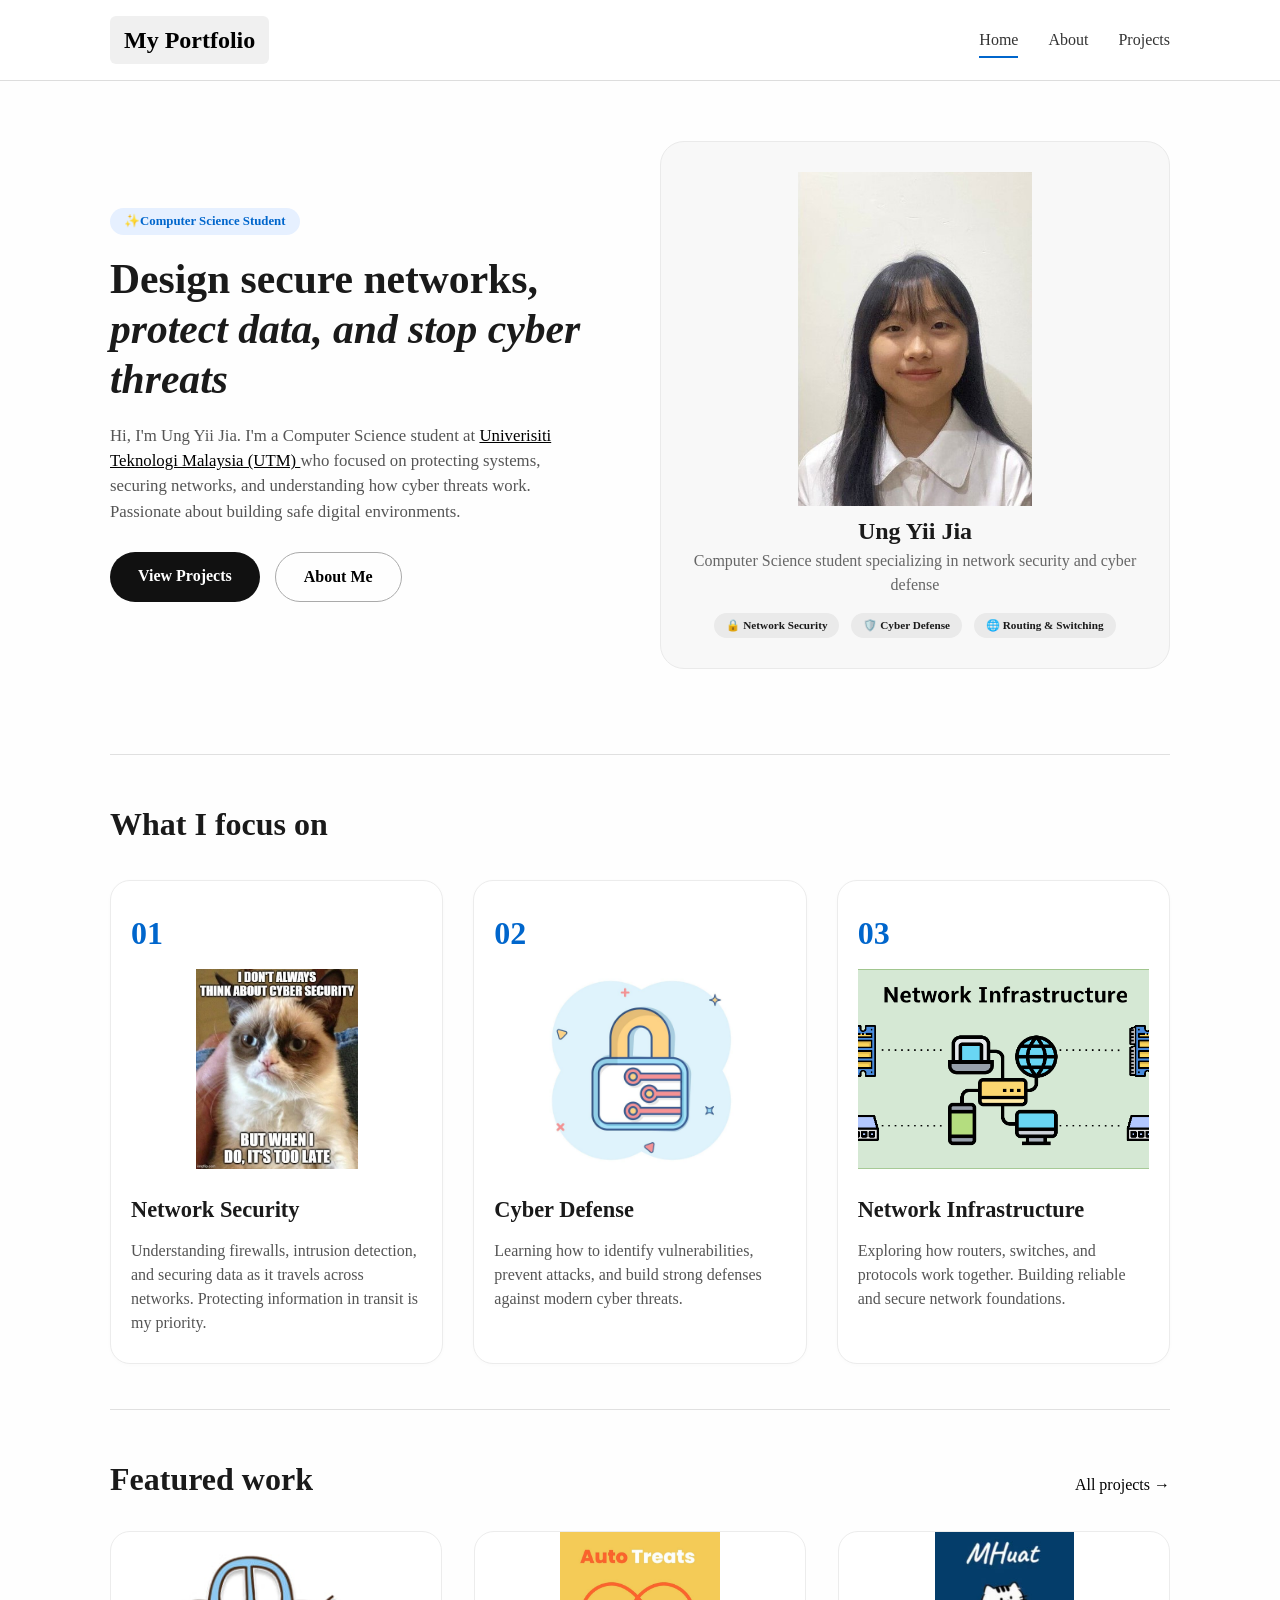
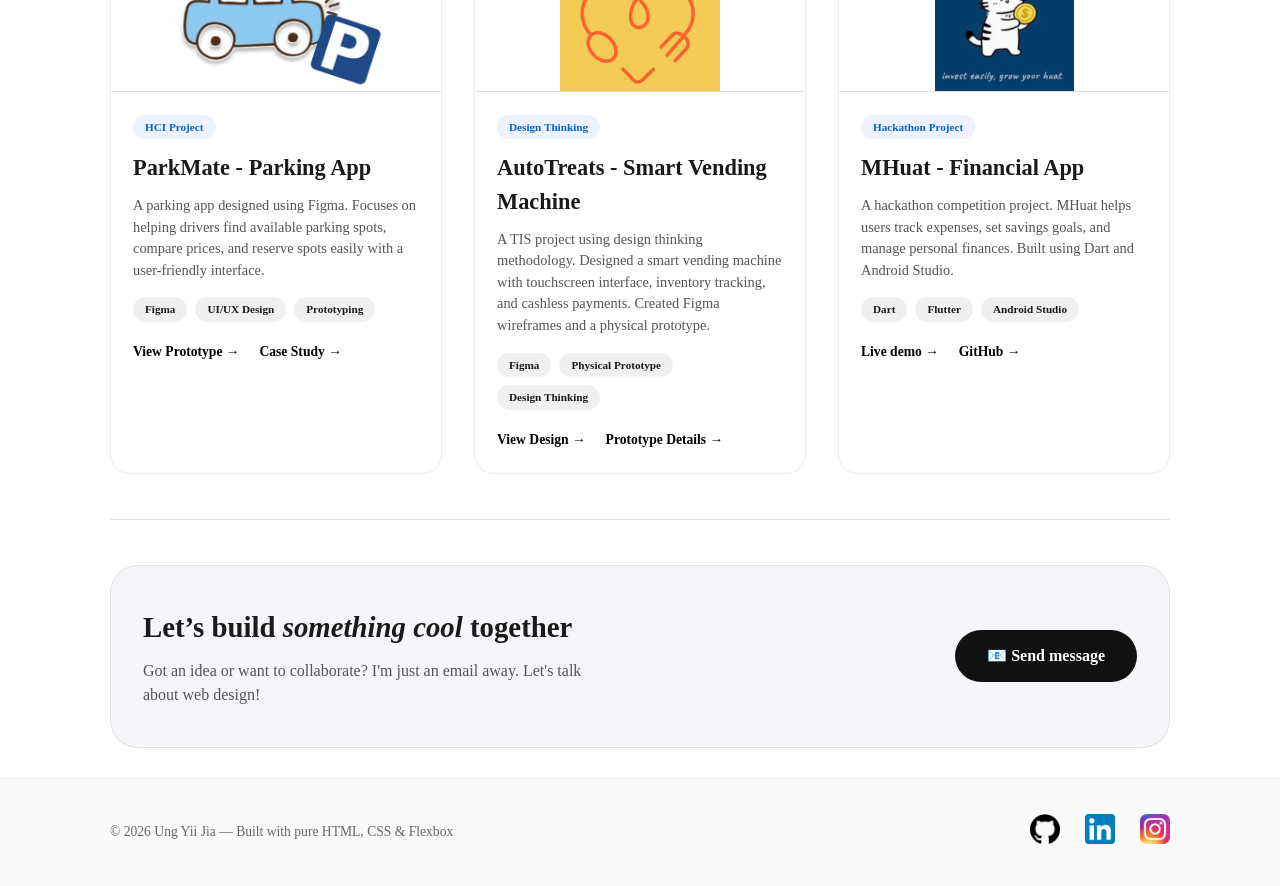
==== index.html @ 159866f1 "add meta description" ====
<!DOCTYPE html>
<html lang="en">
<head>
    <meta charset="UTF-8">
    <meta name="viewport" content="width=device-width, initial-scale=1.0">
    <meta name="description" content="Ung Yii Jia - Computer Science student at UTM specializing in network security and cyber defense. Explore my portfolio, projects, and skills.">
    <title>Ung Yii Jia | Portfolio</title>
    <link rel="stylesheet" type="text/css" href="style.css">
    <script src="mainscript.js"></script>
</head>
<body>

<header class="main-header">
    <div class="container">
        <div class="header">
            <a href="index.html" class="logo">My Portfolio</a>
            <nav class="nav-menu">
                <ul>
                    <li><a href="index.html" class="active-page">Home</a></li>
                    <li><a href="about.html">About</a></li>
                    <li><a href="projects.html">Projects</a></li>
                </ul>
            </nav>
        </div>
    </div>
</header>

<main>
    <div class="container">
        <section class="hero-section">
            <div class="hero-flex">
                <div class="hero-text-col">
                    <span class="badge">✨Computer Science Student</span>
                   <h1 class="hero-title">Design secure networks, <span style="font-style: italic;">protect data, and stop cyber threats</span></h1>
                    <p class="hero-description">
                         Hi, I'm Ung Yii Jia. I'm a Computer Science student at <a href="https://www.utm.my" target="_blank">Univerisiti Teknologi Malaysia (UTM) </a> who focused on protecting systems, securing networks, and understanding how cyber threats work. Passionate about building safe digital environments.
                    </p>
                    <div class="button-group">
                        <a href="projects.html" class="btn-dark">View Projects</a>
                        <a href="about.html" class="btn-outline">About Me</a>
                    </div>
                </div>
                <div class="hero-image-col">
                    <div class="info-card">
                        <img src="img/profilepic.webp" alt="A profile pic of Yii Jia"/>
                        <h2>Ung Yii Jia</h2>
                         <p>Computer Science student specializing in network security and cyber defense</p>
                        <div class="mini-badges">
                        <span class="mini-badge">🔒 Network Security</span>
                        <span class="mini-badge">🛡️ Cyber Defense</span>
                        <span class="mini-badge">🌐 Routing & Switching</span>
                    </div>
                </div>
            </div>
        </section>

        <div class="divider"></div>

        <!-- Principles section: three cards using flexbox -->
        <section>
            <h2 class="section-title">What I focus on</h2>
            <div class="cards-container">
                <div class="skill-card">
                    <span class="card-number">01</span>
                    <img src="img/cybersecurity.webp" alt="A picture of network security."/><br>
                    <h3>Network Security</h3>
                    <p>Understanding firewalls, intrusion detection, and securing data as it travels across networks. Protecting information in transit is my priority.</p>
                </div>
                <div class="skill-card">
                    <span class="card-number">02</span>
                    <img src="img/cyberdefense.webp" alt="A picture of cyber defense."/><br>
                    <h3>Cyber Defense</h3>
                    <p>Learning how to identify vulnerabilities, prevent attacks, and build strong defenses against modern cyber threats.</p>
                </div>
                <div class="skill-card">
                    <span class="card-number">03</span>
                    <img src="img/NetworkInfrastructure1.webp" alt="A picture of network infrastructure."/><br>
                    <h3>Network Infrastructure</h3>
                    <p>Exploring how routers, switches, and protocols work together. Building reliable and secure network foundations.</p>
                </div>
            </div>
        </section>

        <div class="divider"></div>

        <section>
            <div class="projects-header">
                <h2 class="section-title" style="margin-bottom: 0;">Featured work</h2>
                <a href="projects.html" class="projects-link">All projects →</a>
            </div>

            <div class="projects-flex">
                <!-- Project Card 1 -->
                <div class="project-card">
            <div class="project-img-placeholder img-bg-1"></div>
            <div class="project-info">
                <span class="project-tag">HCI Project</span>
                <h3>ParkMate - Parking App</h3>
                <p class="project-description">
                    A parking app designed using Figma. Focuses on helping drivers find available parking spots, compare prices, and reserve spots easily with a user-friendly interface.
                </p>
                <div class="tech-list">
                    <span class="tech-item">Figma</span>
                    <span class="tech-item">UI/UX Design</span>
                    <span class="tech-item">Prototyping</span>
                </div>
                <div class="project-links">
                    <a href="https://github.com/yj87/ParkMate.-Your-parking-assistant/blob/main/%23Blog%204%20-%20Project%204.md" class="link-live" target="_blank">View Prototype →</a>
                    <a href="https://github.com/yj87/ParkMate.-Your-parking-assistant/blob/main/%23Blog%201%20-%20Project%201.md" class="link-code" target="_blank">Case Study →</a>
                </div>
            </div>
        </div>

                <!-- Project Card 2 -->
                <div class="project-card">
            <div class="project-img-placeholder img-bg-2"></div>
            <div class="project-info">
                <span class="project-tag">Design Thinking</span>
                <h3>AutoTreats - Smart Vending Machine</h3>
                <p class="project-description">
                    A TIS project using design thinking methodology. Designed a smart vending machine with touchscreen interface, inventory tracking, and cashless payments. Created Figma wireframes and a physical prototype.
                </p>
                <div class="tech-list">
                    <span class="tech-item">Figma</span>
                    <span class="tech-item">Physical Prototype</span>
                    <span class="tech-item">Design Thinking</span>
                </div>
                <div class="project-links">
                    <a href="https://www.youtube.com/watch?v=o5_TkCLD2qg" class="link-live" target="_blank">View Design →</a>
                    <a href="https://github.com/yj87/SECP1513/blob/main/Design%20Thinking%20Project/Report%20final.pdf" class="link-code" target="_blank">Prototype Details →</a>
                </div>
            </div>
        </div>
                <!-- Project Card 3 -->
                <div class="project-card">
            <div class="project-img-placeholder img-bg-3"></div>
            <div class="project-info">
                <span class="project-tag">Hackathon Project</span>
                <h3>MHuat - Financial App</h3>
                <p class="project-description">
                    A hackathon competition project. MHuat helps users track expenses, set savings goals, and manage personal finances. Built using Dart and Android Studio.
                </p>
                <div class="tech-list">
                    <span class="tech-item">Dart</span>
                    <span class="tech-item">Flutter</span>
                    <span class="tech-item">Android Studio</span>
                </div>
                <div class="project-links">
                    <a href="https://youtu.be/gl0-zK9--DM" class="link-live" target="_blank">Live demo →</a>
                    <a href="https://github.com/yj87/borneo_hackwknd" class="link-code" target="_blank">GitHub →</a>
                </div>
            </div>
        </div>
            </div>
        </section>

        <div class="divider"></div>

        <!-- Contact Banner: simple flexbox row -->
        <section class="contact-banner">
            <div class="contact-text">
                <h2>Let’s build <span style="font-style: italic;">something cool</span> together</h2>
                <p>Got an idea or want to collaborate? I'm just an email away. Let's talk about web design!</p>
            </div>
            <div class="contact-button">
                <a href="projects.html#contact">📧 Send message</a>
            </div>
        </section>
    </div>
</main>

<footer class="main-footer">
    <div class="container">
        <div class="footer-flex">
            <div>
                <p class="footer-copyright">© 2026 Ung Yii Jia — Built with pure HTML, CSS & Flexbox</p>
            </div>
            <div class="social-links">
                <a href="https://github.com/yj87" target="_blank"  aria-label="Visit my GitHub profile"><img src="img/25231.webp" alt="GitHub profile"/></a>
                <a href="https://www.linkedin.com/in/yii-jia-ung-38ab71334/" target="_blank" aria-label="Visit my LinkedIn profile"><img src="img/LinkedIn_icon.svg.webp" alt="LinkedIn profile"/></a>
                <a href="https://www.instagram.com/einnim87/" target="_blank"  aria-label="Visit my Instagram profile"><img src="img/Instagram_icon.png.webp" alt="Instagram Profile"/></a>
            </div>
        </div>
    </div>
</footer>
</body>
</html>
---- style.css ----
* {
    margin: 0;
    padding: 0;
    box-sizing: border-box;
}

body {
    font-family: 'Times New Roman', Georgia, garamond;
    background-color: #fefefe;
    color: #1a1a1a;
    line-height: 1.5;
}

a:link{
    color: black;
}

a:active{
    color: pink;
}

img {
    width: 50%;
    height: 50%;
    object-fit: cover;
}

.container {
    max-width: 1100px;
    margin: 0 auto;
    padding: 0 20px;
}

.main-header {
    background-color: white;
    border-bottom: 1px solid #ddd;
    padding: 16px 0;
    position: sticky;
    top: 0;
    background: white;
    z-index: 10;
}

.header {
    display: flex;
    justify-content: space-between;
    align-items: center;
    flex-wrap: wrap;
    gap: 15px;
}

.logo {
    font-size: 1.5rem;
    font-weight: bold;
    text-decoration: none;
    color: #111;
    background-color: #f0f0f0;
    padding: 6px 14px;
    border-radius: 6px;
}

.nav-menu ul {
    display: flex;
    gap: 30px;
    list-style: none;
}

.nav-menu a {
    text-decoration: none;
    color: #333;
    font-weight: 500;
    padding: 8px 0;
}

.nav-menu a:hover {
    color: #0066cc;
    border-bottom: 2px solid #0066cc;
}

.active-page {
    color: #0066cc;
    border-bottom: 2px solid #0066cc;
}

.btn-dark {
    background-color: #111;
    color: white;
    padding: 12px 28px;
    text-decoration: none;
    border-radius: 50px;
    font-weight: bold;
    display: inline-block;
    transition: background 0.2s;
    border: none;
    cursor: pointer;        
}


.btn-dark:link {
    color: white;      
}

.btn-dark:hover {
background-color: #333;
}

.btn-outline {
background-color: transparent;
color: #111;
padding: 12px 28px;
text-decoration: none;
border-radius: 50px;
font-weight: bold;
border: 1px solid #aaa;
display: inline-block;
transition: all 0.2s;
}

.btn-outline:hover {
border-color: #111;
background-color: #f5f5f5;
}

/* ----- HERO SECTION (two columns with flexbox) ----- */
.hero-section {
padding: 60px 0 40px;
}

.hero-flex {
display: flex;
flex-wrap: wrap;
gap: 40px;
align-items: center;
}

.hero-text-col {
flex: 1;
min-width: 250px;
}

.hero-image-col {
flex: 1;
min-width: 220px;
text-align: center;
}

.badge {
background-color: #e6f0ff;
color: #0066cc;
font-size: 0.8rem;
padding: 4px 14px;
border-radius: 30px;
display: inline-block;
margin-bottom: 20px;
font-weight: 600;
}

.hero-title {
font-size: 2.6rem;
font-weight: 800;
line-height: 1.2;
margin-bottom: 18px;
}

.hero-description {
font-size: 1.05rem;
color: #555;
margin-bottom: 28px;
max-width: 90%;
}

.button-group {
display: flex;
flex-wrap: wrap;
gap: 15px;
}

/* simple profile card (no svg, just a colored box) */
.info-card {
background-color: #f8f8f8;
border-radius: 24px;
padding: 30px 20px;
border: 1px solid #eaeaea;
text-align: center;
}

.emoji-avatar {
font-size: 4rem;
margin-bottom: 10px;
}

.info-card h3 {
font-size: 1.5rem;
margin-bottom: 8px;
}

.info-card p {
color: #666;
margin-bottom: 16px;
}

.mini-badges {
display: flex;
justify-content: center;
gap: 12px;
flex-wrap: wrap;
margin-top: 10px;
}

.mini-badge {
background-color: #eaeaea;
padding: 4px 12px;
border-radius: 30px;
font-size: 0.7rem;
font-weight: bold;
}

/* ----- divider line ----- */
.divider {
height: 1px;
background-color: #e0e0e0;
margin: 45px 0;
}

/* ----- SKILLS / PRINCIPLES (flex cards) ----- */
.section-title {
font-size: 2rem;
font-weight: 700;
margin-bottom: 32px;
}

.cards-container {
display: flex;
flex-wrap: wrap;
gap: 30px;
justify-content: center;
}

.skill-card {
display: flex;
flex-direction: column; /* Stacks items vertically */
text-align: left;
flex: 1;
min-width: 230px;
background-color: white;
border: 1px solid #ececec;
border-radius: 20px;
padding: 28px 20px;
transition: transform 0.2s;
box-shadow: 0 1px 4px rgba(0,0,0,0.02);
}

.skill-card:hover {
transform: translateY(-4px);
box-shadow: 0 8px 20px rgba(0,0,0,0.05);
border-color: #ddd;
}

.skill-card img {
align-self: center;
max-width: 100%;
height: 200px;
width: auto;
object-fit: cover;
}

.card-number {
font-size: 2rem;
font-weight: bold;
color: #0066cc;
display: block;
margin-bottom: 12px;
}

.skill-card h3 {
font-size: 1.4rem;
margin-bottom: 12px;
}

.skill-card p {
color: #555;
line-height: 1.5;
}

/* ----- PROJECTS SECTION (flexbox cards, no svg, only simple divs) ----- */
.projects-header {
display: flex;
justify-content: space-between;
align-items: baseline;
flex-wrap: wrap;
margin-bottom: 28px;
}

.projects-link {
color: #0066cc;
text-decoration: none;
font-weight: 500;
}

.projects-flex {
display: flex;
flex-wrap: wrap;
gap: 32px;
}

.project-card {
flex: 1;
min-width: 260px;
background: white;
border-radius: 20px;
border: 1px solid #ececec;
overflow: hidden;
transition: all 0.2s;
}

.project-card:hover {
transform: translateY(-4px);
box-shadow: 0 8px 20px rgba(0,0,0,0.05);
border-color: #ddd;
}

.project-img-placeholder {
height: 160px;
display: flex;
align-items: center;
justify-content: center;
border-bottom: 1px solid #ddd;
background-repeat: no-repeat;
background-size: contain;
background-position: center center;
}

/* different colors for each project image to make it fun */
.img-bg-1 {
background-image: url(img/parkmate.webp);
}
.img-bg-2 {
background-image: url(img/autotreats.webp);
}
.img-bg-3 {
background-image: url(img/mhuat.webp);
}

.project-info {
padding: 22px;
}

.project-tag {
background-color: #eef2ff;
color: #0066cc;
font-size: 0.7rem;
padding: 4px 12px;
border-radius: 30px;
display: inline-block;
margin-bottom: 12px;
font-weight: bold;
}

.project-info h3 {
font-size: 1.4rem;
margin-bottom: 10px;
}

.project-description {
color: #555;
margin-bottom: 16px;
font-size: 0.9rem;
}

.tech-list {
display: flex;
flex-wrap: wrap;
gap: 8px;
margin-bottom: 20px;
}

.tech-item {
background-color: #f0f0f0;
padding: 4px 12px;
border-radius: 20px;
font-size: 0.7rem;
font-weight: 600;
}

.project-links {
display: flex;
gap: 20px;
}

.project-links a {
text-decoration: none;
font-weight: 600;
font-size: 0.85rem;
}

.link-live {
color: #0066cc;
}

.link-code {
color: #444;
}

/* ----- CONTACT BANNER (flexbox row) ----- */
.contact-banner {
background-color: #f4f6f9;
border-radius: 28px;
padding: 40px 32px;
margin: 40px 0 30px;
display: flex;
flex-wrap: wrap;
justify-content: space-between;
align-items: center;
gap: 30px;
border: 1px solid #e0e0e0;
}

.contact-text h2 {
font-size: 1.8rem;
margin-bottom: 10px;
}

.contact-text p {
color: #555;
max-width: 85%;
}

.contact-button a {
background-color: #111;
color: white;
padding: 14px 32px;
border-radius: 60px;
text-decoration: none;
font-weight: bold;
display: inline-block;
transition: background 0.2s;
}

.contact-button a:hover {
background-color: #2c2c2c;
}

/* ----- FOOTER (flexbox) ----- */
.main-footer {
background-color: #fafafa;
border-top: 1px solid #eaeaea;
padding: 35px 0;
margin-top: 20px;
}

.footer-flex {
display: flex;
flex-wrap: wrap;
justify-content: space-between;
align-items: center;
gap: 20px;
}

.footer-copyright {
color: #666;
font-size: 0.85rem;
}

.social-links {
display: flex;
gap: 25px;
}

.social-links a {
text-decoration: none;
color: #444;
font-weight: 500;
}

.social-links a:hover {
color: #0066cc;
}

.social-links img{
height: 30px;
width: auto;
}

/* simple responsive */
@media (max-width: 700px) {
.hero-title {
font-size: 1.9rem;
}
.contact-text p {
max-width: 100%;
}
.header {
flex-direction: column;
}
}        

.about-hero-section {
    padding: 40px 0 20px;
}

.about-flex {
    display: flex;
    flex-wrap: wrap;
    gap: 50px;
    align-items: center;
}

.about-text-col {
    flex: 1;
    min-width: 280px;
}

.about-image-col {
    flex: 1;
    min-width: 250px;
    text-align: center;
}

.about-image-card img {
    width: 280px;
    height: 280px;
    object-fit: cover;
    border-radius: 50%;
    border: 4px solid #f0f0f0;
    box-shadow: 0 10px 30px rgba(0,0,0,0.1);
}

.about-title {
    font-size: 2.8rem;
    font-weight: 800;
    margin-bottom: 12px;
}

.about-subtitle {
    font-size: 1.2rem;
    color: #0066cc;
    margin-bottom: 20px;
}

.about-divider-small {
    width: 60px;
    height: 3px;
    background-color: #0066cc;
    margin-bottom: 25px;
}

.about-description {
    font-size: 1.05rem;
    color: #444;
    line-height: 1.7;
}

/* Bio Section */
.bio-section {
    margin: 20px 0;
}

.bio-content {
    background-color: #f9f9f9;
    padding: 30px;
    border-radius: 24px;
    border-left: 5px solid #0066cc;
    line-height: 1.7;
    color: #444;
}

/* Education Section */
.education-card {
    display: flex;
    gap: 30px;
    background-color: white;
    border: 1px solid #ececec;
    border-radius: 24px;
    padding: 28px;
    transition: transform 0.2s;
}

.education-card:hover {
    transform: translateY(-3px);
    box-shadow: 0 8px 20px rgba(0,0,0,0.05);
}

.edu-icon {
    font-size: 3rem;
}

.edu-details h3 {
    font-size: 1.3rem;
    margin-bottom: 8px;
}

.edu-institution {
    font-weight: 600;
    color: #0066cc;
    margin-bottom: 5px;
}

.edu-year {
    color: #888;
    font-size: 0.85rem;
    margin-bottom: 12px;
}

.edu-description {
    color: #555;
}

/* Skills Grid */
.skills-grid {
    display: grid;
    grid-template-columns: repeat(auto-fit, minmax(220px, 1fr));
    gap: 25px;
}

.skill-category {
    background-color: #f8f8f8;
    padding: 20px;
    border-radius: 20px;
    border: 1px solid #ececec;
}

.skill-category h3 {
    margin-bottom: 15px;
    font-size: 1.2rem;
}

.skill-category ul {
    list-style: none;
    padding-left: 0;
}

.skill-category li {
    padding: 6px 0;
    color: #555;
    border-bottom: 1px solid #e0e0e0;
}

.skill-category li:last-child {
    border-bottom: none;
}

/* Certifications */
.certs-flex {
    display: flex;
    flex-wrap: wrap;
    gap: 30px;
    justify-content: left;
}

.cert-card {
    flex: 0 1 auto;
    min-width: 200px;
    background-color: white;
    border: 1px solid #ececec;
    border-radius: 20px;
    padding: 25px;
    text-align: center;
    transition: transform 0.2s;
}

.cert-card:hover {
    transform: translateY(-5px);
    box-shadow: 0 8px 20px rgba(0,0,0,0.05);
}

.cert-icon {
    font-size: 2.5rem;
    display: block;
    margin-bottom: 15px;
}

.cert-card h3 {
    font-size: 1.1rem;
    margin-bottom: 8px;
}

.cert-card p {
    color: #666;
    font-size: 0.9rem;
    margin-bottom: 10px;
}

.cert-year {
    display: inline-block;
    background-color: #eef2ff;
    padding: 4px 12px;
    border-radius: 20px;
    font-size: 0.7rem;
    font-weight: 600;
    color: #0066cc;
}

/* Contact Info Section */
.contact-info-grid {
    display: flex;
    flex-wrap: wrap;
    gap: 25px;
    justify-content: center;
}

.contact-info-card {
    flex: 1;
    min-width: 220px;
    background-color: #f8f8f8;
    border-radius: 20px;
    padding: 25px;
    text-align: center;
    border: 1px solid #ececec;
}

.contact-icon {
    font-size: 2rem;
    display: block;
    margin-bottom: 12px;
}

.contact-info-card h3 {
    margin-bottom: 10px;
}

.contact-info-card a {
    color: #0066cc;
    text-decoration: none;
}

.contact-info-card a:hover {
    text-decoration: underline;
}

/* ----- PROJECTS PAGE STYLES ----- */
.projects-hero {
    text-align: center;
    padding: 40px 0 20px;
}

.projects-main-title {
    font-size: 2.8rem;
    font-weight: 800;
    margin: 20px 0 15px;
}

.projects-hero-description {
    max-width: 700px;
    margin: 0 auto;
    color: #555;
    font-size: 1.05rem;
}

.all-projects-grid {
    display: flex;
    flex-direction: column;
    gap: 50px;
}

.project-full-card {
    display: flex;
    flex-wrap: wrap;
    background-color: white;
    border-radius: 24px;
    border: 1px solid #ececec;
    overflow: hidden;
    transition: transform 0.2s, box-shadow 0.2s;
}

.project-full-card:hover {
    transform: translateY(-4px);
    box-shadow: 0 12px 28px rgba(0,0,0,0.08);
}

.project-full-img {
    flex: 1;
    min-width: 280px;
    height: auto;
    background-repeat: no-repeat;
    background-size: contain;
    background-position: center center;
}

.project-full-info {
    flex: 2;
    padding: 28px;
}

.project-full-description {
    color: #555;
    margin: 15px 0;
    line-height: 1.6;
}

.project-details-list {
    margin: 15px 0;
}

.project-details-list h4 {
    margin-bottom: 8px;
    color: #333;
}

.project-details-list ul {
    padding-left: 20px;
    color: #555;
}

.project-details-list li {
    margin: 5px 0;
}

/* Tools Section */
.skills-highlight {
    margin: 30px 0;
}

.tools-flex {
    display: flex;
    flex-wrap: wrap;
    gap: 15px;
    justify-content: center;
}

.tool-item {
    background-color: #f0f0f0;
    padding: 10px 20px;
    border-radius: 40px;
    font-weight: 500;
    transition: all 0.2s;
}

.tool-item:hover {
    background-color: #0066cc;
    color: white;
    transform: translateY(-2px);
}

/* Responsive adjustments */
@media (max-width: 768px) {
    .about-title {
        font-size: 2rem;
    }
    
    .project-full-img {
        height: 220px;
    }
    
    .projects-main-title {
        font-size: 2rem;
    }
    
    .skills-grid {
        grid-template-columns: 1fr;
    }
}

.bio-flex {
    display: flex;
    flex-wrap: wrap;
    gap: 40px;
    align-items: center;
}

.bio-text {
    flex: 2;
    min-width: 250px;
}

.bio-image {
    flex: 1;
    min-width: 200px;
    text-align: center;
}

.bio-image img {
    width: 100%;
    max-width: 300px;
    border-radius: 20px;
    box-shadow: 0 8px 20px rgba(0,0,0,0.1);
}

.image-caption {
    font-size: 0.8rem;
    color: #666;
    margin-top: 10px;
}

/* ----- HOMETOWN SECTION ----- */
.hometown-section {
    margin: 30px 0;
}

.hometown-flex {
    display: flex;
    flex-wrap: wrap;
    gap: 30px;
    justify-content: center;
}

.hometown-card {
    flex: 1;
    min-width: 250px;
    background-color: white;
    border-radius: 20px;
    overflow: hidden;
    border: 1px solid #ececec;
    transition: transform 0.2s;
    text-align: center;
}

.hometown-card:hover {
    transform: translateY(-5px);
    box-shadow: 0 10px 25px rgba(0,0,0,0.1);
}

.hometown-card img {
    width: 100%;
    height: 200px;
    object-fit: cover;
}

.hometown-card h3 {
    padding: 15px 15px 5px;
    font-size: 1.2rem;
}

.hometown-card p {
    padding: 0 15px 20px;
    color: #555;
    font-size: 0.9rem;
}

/* ----- HOBBY SECTION ----- */
.hobby-section {
    margin: 30px 0;
}

.hobby-flex {
    display: flex;
    flex-wrap: wrap;
    gap: 40px;
    align-items: center;
    background-color: #f9f9f9;
    border-radius: 24px;
    padding: 30px;
}

.hobby-text {
    flex: 2;
    min-width: 250px;
}

.hobby-text p {
    color: #444;
    line-height: 1.6;
}

.hobby-list {
    list-style: none;
    padding: 15px 0;
}

.hobby-list li {
    padding: 5px 0;
    font-size: 1rem;
    color: #444;
}

.hobby-image {
    flex: 1;
    min-width: 200px;
    text-align: center;
}

.hobby-image img {
    width: 100%;
    max-width: 280px;
    border-radius: 20px;
    box-shadow: 0 8px 20px rgba(0,0,0,0.1);
}

/* Responsive adjustments */
@media (max-width: 768px) {
    .bio-flex, .hobby-flex {
        flex-direction: column;
    }
    
    .hometown-card {
        min-width: 100%;
    }
    
    .book-card {
        min-width: 140px;
    }
}

.contact-form-section {
margin: 40px 0 60px;
padding: 20px 0;
}

.contact-form-intro {
text-align: center;
color: #666;
margin-bottom: 30px;
font-size: 1rem;
}

.contact-form {
max-width: 700px;
margin: 0 auto;
background-color: #f9f9f9;
padding: 35px;
border-radius: 24px;
border: 1px solid #ececec;
}

.form-group {
margin-bottom: 20px;
}

.form-group label {
display: block;
margin-bottom: 8px;
font-weight: 600;
color: #333;
}

.required {
color: #dc3545;
}

.form-group input,
.form-group textarea {
width: 100%;
padding: 12px 16px;
border: 1px solid #ddd;
border-radius: 12px;
font-size: 1rem;
font-family: inherit;
transition: border-color 0.2s;
background-color: white;
}

.form-group input:focus,
.form-group textarea:focus {
outline: none;
border-color: #0066cc;
box-shadow: 0 0 0 3px rgba(0,102,204,0.1);
}

.error-message {
display: block;
font-size: 0.75rem;
margin-top: 5px;
min-height: 18px;
}

.btn-submit {
background-color: #111;
color: white;
padding: 14px 32px;
border: none;
border-radius: 50px;
font-size: 1rem;
font-weight: 600;
cursor: pointer;
transition: background-color 0.2s;
width: 100%;
}

.btn-submit:hover {
background-color: #333;
}

.form-submit {
margin-top: 10px;
}

.group-info {
font-size: 0.75rem;
color: #888;
margin-top: 5px;
}

/* Responsive adjustments */
@media (max-width: 768px) {
.contact-form {
padding: 25px;
}

.form-group input,
.form-group textarea {
padding: 10px 14px;
}

.btn-submit {
padding: 12px 24px;
}
}
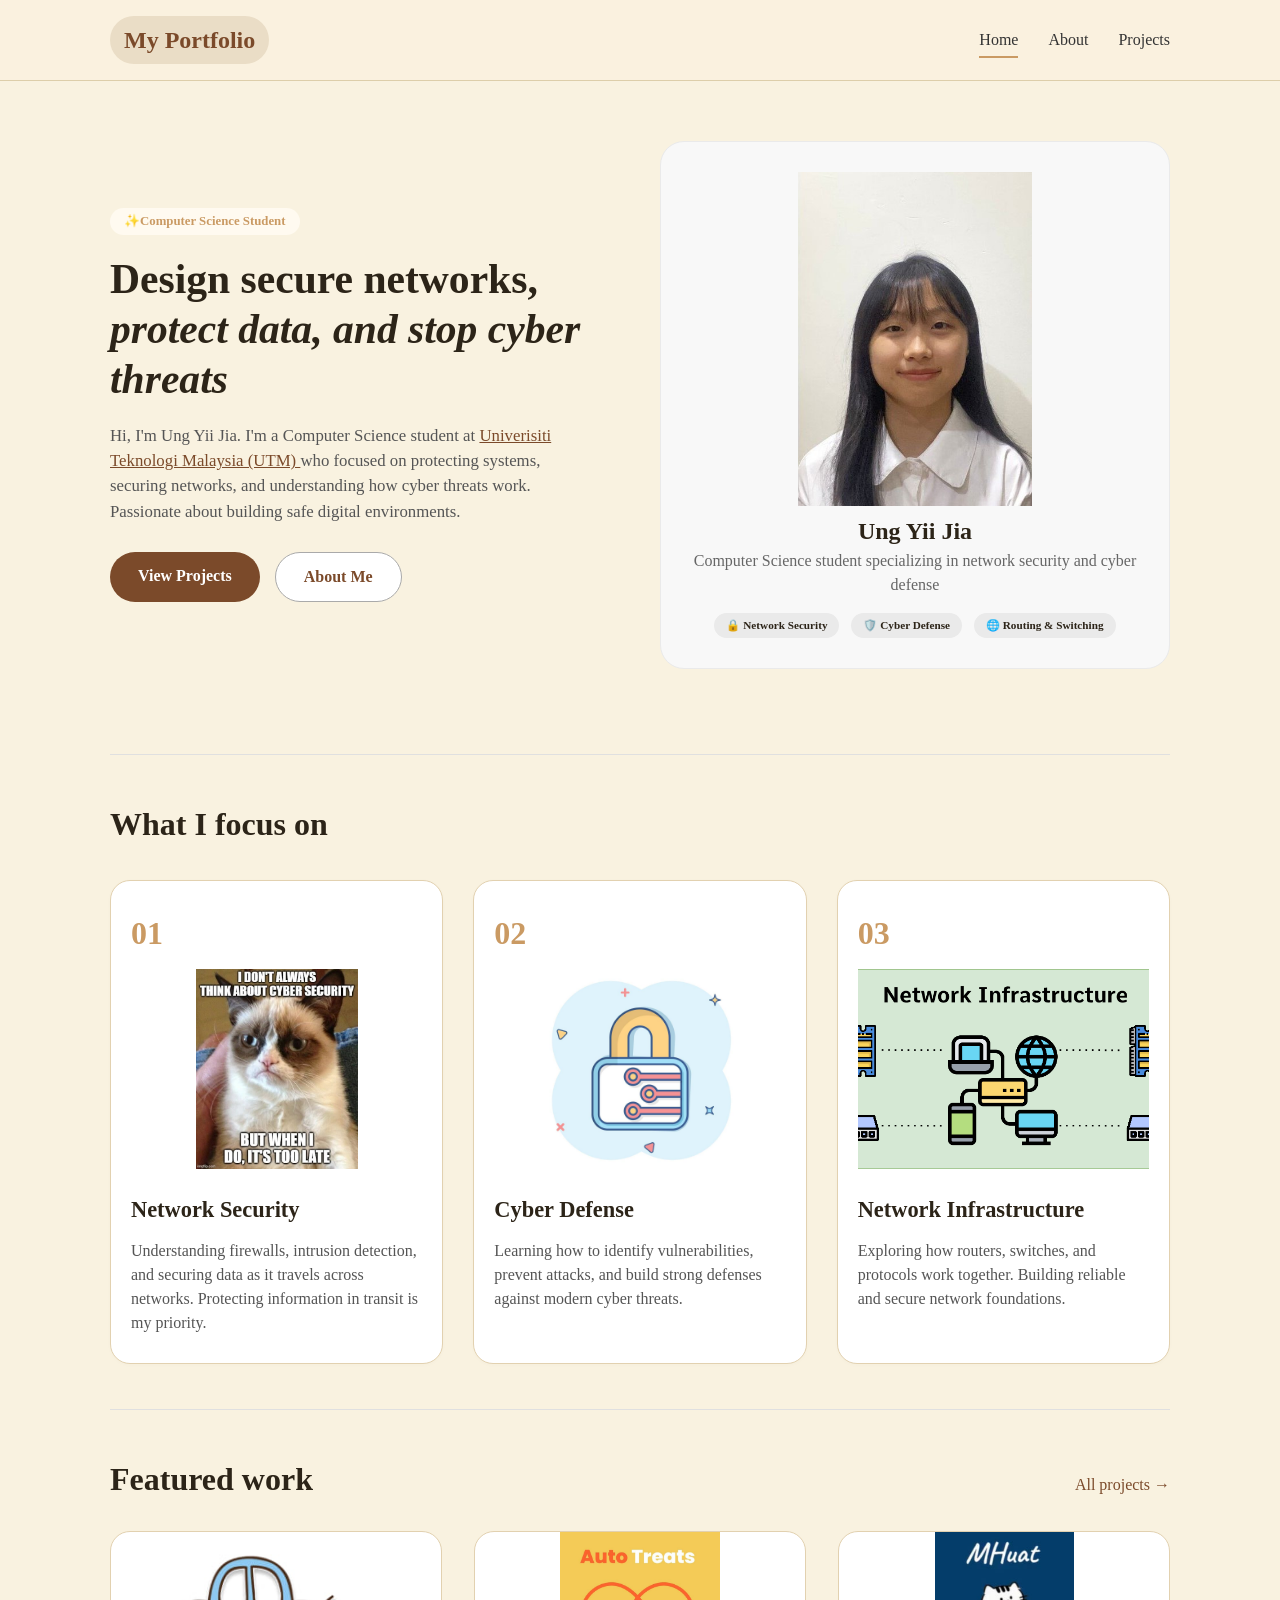
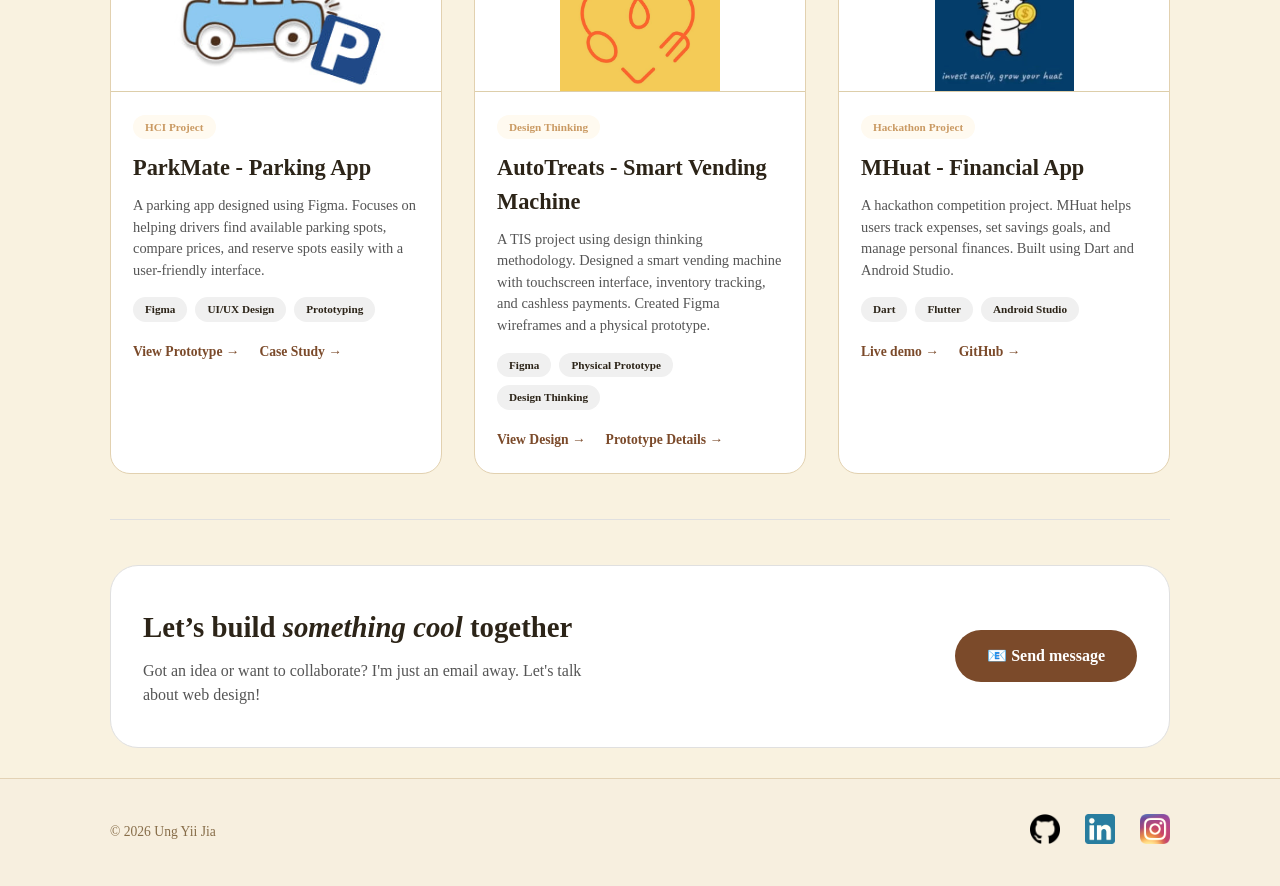
==== commit cb5407f6: "change theme color" ====
--- a/index.html
+++ b/index.html
@@ -173,7 +173,7 @@
     <div class="container">
         <div class="footer-flex">
             <div>
-                <p class="footer-copyright">© 2026 Ung Yii Jia — Built with pure HTML, CSS & Flexbox</p>
+                <p class="footer-copyright">© 2026 Ung Yii Jia</p>
             </div>
             <div class="social-links">
                 <a href="https://github.com/yj87" target="_blank"  aria-label="Visit my GitHub profile"><img src="img/25231.webp" alt="GitHub profile"/></a>
--- a/style.css
+++ b/style.css
@@ -6,17 +6,26 @@
 
 body {
     font-family: 'Times New Roman', Georgia, garamond;
-    background-color: #fefefe;
-    color: #1a1a1a;
+    background-color: #f9f2e0;
+    color: #2c2418; 
     line-height: 1.5;
 }
 
 a:link{
-    color: black;
+    color: #7b4a2a;
 }
 
 a:active{
     color: pink;
+}
+
+a:visited{
+    color: black;
+}
+
+a:hover {
+    text-decoration: underline;
+    color: #ca9a63 ;
 }
 
 img {
@@ -32,12 +41,12 @@
 }
 
 .main-header {
-    background-color: white;
-    border-bottom: 1px solid #ddd;
+    background-color: #faf1df;
+    border-bottom: 1px solid #ddceaa;
     padding: 16px 0;
     position: sticky;
     top: 0;
-    background: white;
+    backdrop-filter: blur(1px);
     z-index: 10;
 }
 
@@ -47,16 +56,17 @@
     align-items: center;
     flex-wrap: wrap;
     gap: 15px;
+    background-color: #faf1df;
 }
 
 .logo {
     font-size: 1.5rem;
     font-weight: bold;
     text-decoration: none;
-    color: #111;
-    background-color: #f0f0f0;
+    color: #6b3f1c;
+    background-color: #eaddc6;
     padding: 6px 14px;
-    border-radius: 6px;
+    border-radius: 40px;
 }
 
 .nav-menu ul {
@@ -73,17 +83,17 @@
 }
 
 .nav-menu a:hover {
-    color: #0066cc;
-    border-bottom: 2px solid #0066cc;
+    color: #b1622c ;
+    border-bottom: 2px solid #ca9a63 ;
 }
 
 .active-page {
-    color: #0066cc;
-    border-bottom: 2px solid #0066cc;
+    color: #ca9a63 ;
+    border-bottom: 2px solid #ca9a63 ;
 }
 
 .btn-dark {
-    background-color: #111;
+    background-color: #7b4a2a;
     color: white;
     padding: 12px 28px;
     text-decoration: none;
@@ -95,18 +105,21 @@
     cursor: pointer;        
 }
 
-
 .btn-dark:link {
     color: white;      
 }
 
 .btn-dark:hover {
-background-color: #333;
+background-color: #2c2c2c;
+}
+
+.btn-dark:visited{
+    color: black;
 }
 
 .btn-outline {
-background-color: transparent;
-color: #111;
+background-color: white;
+color: #7b4a2a;
 padding: 12px 28px;
 text-decoration: none;
 border-radius: 50px;
@@ -117,7 +130,7 @@
 }
 
 .btn-outline:hover {
-border-color: #111;
+border-color: #7b4a2a;
 background-color: #f5f5f5;
 }
 
@@ -145,8 +158,8 @@
 }
 
 .badge {
-background-color: #e6f0ff;
-color: #0066cc;
+background-color: #fffaf0;
+color: #ca9a63 ;
 font-size: 0.8rem;
 padding: 4px 14px;
 border-radius: 30px;
@@ -243,7 +256,7 @@
 flex: 1;
 min-width: 230px;
 background-color: white;
-border: 1px solid #ececec;
+border: 1px solid #e2d1b0;
 border-radius: 20px;
 padding: 28px 20px;
 transition: transform 0.2s;
@@ -253,7 +266,7 @@
 .skill-card:hover {
 transform: translateY(-4px);
 box-shadow: 0 8px 20px rgba(0,0,0,0.05);
-border-color: #ddd;
+border-color: #ddceaa;
 }
 
 .skill-card img {
@@ -267,7 +280,7 @@
 .card-number {
 font-size: 2rem;
 font-weight: bold;
-color: #0066cc;
+color: #ca9a63 ;
 display: block;
 margin-bottom: 12px;
 }
@@ -292,7 +305,7 @@
 }
 
 .projects-link {
-color: #0066cc;
+color: #ca9a63 ;
 text-decoration: none;
 font-weight: 500;
 }
@@ -308,7 +321,7 @@
 min-width: 260px;
 background: white;
 border-radius: 20px;
-border: 1px solid #ececec;
+border: 1px solid #e2d1b0;
 overflow: hidden;
 transition: all 0.2s;
 }
@@ -316,7 +329,7 @@
 .project-card:hover {
 transform: translateY(-4px);
 box-shadow: 0 8px 20px rgba(0,0,0,0.05);
-border-color: #ddd;
+border-color: #ddceaa;
 }
 
 .project-img-placeholder {
@@ -324,13 +337,12 @@
 display: flex;
 align-items: center;
 justify-content: center;
-border-bottom: 1px solid #ddd;
+border-bottom: 1px solid #ddceaa;
 background-repeat: no-repeat;
 background-size: contain;
 background-position: center center;
 }
 
-/* different colors for each project image to make it fun */
 .img-bg-1 {
 background-image: url(img/parkmate.webp);
 }
@@ -346,8 +358,8 @@
 }
 
 .project-tag {
-background-color: #eef2ff;
-color: #0066cc;
+background-color: #fffaf0;
+color: #ca9a63 ;
 font-size: 0.7rem;
 padding: 4px 12px;
 border-radius: 30px;
@@ -394,16 +406,15 @@
 }
 
 .link-live {
-color: #0066cc;
+color: #ca9a63 ;
 }
 
 .link-code {
 color: #444;
 }
 
-/* ----- CONTACT BANNER (flexbox row) ----- */
 .contact-banner {
-background-color: #f4f6f9;
+background-color: white;
 border-radius: 28px;
 padding: 40px 32px;
 margin: 40px 0 30px;
@@ -426,7 +437,7 @@
 }
 
 .contact-button a {
-background-color: #111;
+background-color: #7b4a2a;
 color: white;
 padding: 14px 32px;
 border-radius: 60px;
@@ -440,10 +451,9 @@
 background-color: #2c2c2c;
 }
 
-/* ----- FOOTER (flexbox) ----- */
 .main-footer {
-background-color: #fafafa;
-border-top: 1px solid #eaeaea;
+background-color: #f7efdf;
+border-top: 1px solid #e3d2b5;
 padding: 35px 0;
 margin-top: 20px;
 }
@@ -457,7 +467,7 @@
 }
 
 .footer-copyright {
-color: #666;
+color: #876d49;
 font-size: 0.85rem;
 }
 
@@ -468,20 +478,20 @@
 
 .social-links a {
 text-decoration: none;
-color: #444;
+color: #7b5b38;
 font-weight: 500;
 }
 
 .social-links a:hover {
-color: #0066cc;
+color: #b56f37 ;
 }
 
 .social-links img{
 height: 30px;
 width: auto;
-}
-
-/* simple responsive */
+filter: sepia(0.3); 
+}
+
 @media (max-width: 700px) {
 .hero-title {
 font-size: 1.9rem;
@@ -533,14 +543,14 @@
 
 .about-subtitle {
     font-size: 1.2rem;
-    color: #0066cc;
+    color: #ca9a63 ;
     margin-bottom: 20px;
 }
 
 .about-divider-small {
     width: 60px;
     height: 3px;
-    background-color: #0066cc;
+    background-color: #ca9a63 ;
     margin-bottom: 25px;
 }
 
@@ -559,17 +569,17 @@
     background-color: #f9f9f9;
     padding: 30px;
     border-radius: 24px;
-    border-left: 5px solid #0066cc;
+    border-left: 5px solid #ca9a63 ;
     line-height: 1.7;
     color: #444;
 }
 
-/* Education Section */
+/* Education Section - Fixed Contrast */
 .education-card {
     display: flex;
     gap: 30px;
     background-color: white;
-    border: 1px solid #ececec;
+    border: 1px solid #e2d1b0;
     border-radius: 24px;
     padding: 28px;
     transition: transform 0.2s;
@@ -587,22 +597,25 @@
 .edu-details h3 {
     font-size: 1.3rem;
     margin-bottom: 8px;
+    color: #1a1a1a;  /* Dark heading */
 }
 
 .edu-institution {
     font-weight: 600;
-    color: #0066cc;
+    color: #004499;  /* Darker blue for contrast */
     margin-bottom: 5px;
 }
 
 .edu-year {
-    color: #888;
-    font-size: 0.85rem;
+    color: #ca9a63 ;  /* Fixed: was #888 (low contrast) */
+    font-size: 0.9rem;
+    font-weight: 600;  /* Added weight */
     margin-bottom: 12px;
 }
 
 .edu-description {
-    color: #555;
+    color: #333;  /* Fixed: was #555 */
+    line-height: 1.6;
 }
 
 /* Skills Grid */
@@ -616,7 +629,7 @@
     background-color: #f8f8f8;
     padding: 20px;
     border-radius: 20px;
-    border: 1px solid #ececec;
+    border: 1px solid #e2d1b0;
 }
 
 .skill-category h3 {
@@ -651,7 +664,7 @@
     flex: 0 1 auto;
     min-width: 200px;
     background-color: white;
-    border: 1px solid #ececec;
+    border: 1px solid #e2d1b0;
     border-radius: 20px;
     padding: 25px;
     text-align: center;
@@ -682,12 +695,12 @@
 
 .cert-year {
     display: inline-block;
-    background-color: #eef2ff;
+    background-color: #fffaf0;
     padding: 4px 12px;
     border-radius: 20px;
     font-size: 0.7rem;
     font-weight: 600;
-    color: #0066cc;
+    color: #ca9a63 ;
 }
 
 /* Contact Info Section */
@@ -705,7 +718,7 @@
     border-radius: 20px;
     padding: 25px;
     text-align: center;
-    border: 1px solid #ececec;
+    border: 1px solid #e2d1b0;
 }
 
 .contact-icon {
@@ -719,7 +732,7 @@
 }
 
 .contact-info-card a {
-    color: #0066cc;
+    color: #ca9a63 ;
     text-decoration: none;
 }
 
@@ -757,7 +770,7 @@
     flex-wrap: wrap;
     background-color: white;
     border-radius: 24px;
-    border: 1px solid #ececec;
+    border: 1px solid #e2d1b0;
     overflow: hidden;
     transition: transform 0.2s, box-shadow 0.2s;
 }
@@ -818,7 +831,7 @@
 }
 
 .tool-item {
-    background-color: #f0f0f0;
+    background-color: #fffaf0;
     padding: 10px 20px;
     border-radius: 40px;
     font-weight: 500;
@@ -826,7 +839,7 @@
 }
 
 .tool-item:hover {
-    background-color: #0066cc;
+    background-color: #ca9a63 ;
     color: white;
     transform: translateY(-2px);
 }
@@ -899,7 +912,7 @@
     background-color: white;
     border-radius: 20px;
     overflow: hidden;
-    border: 1px solid #ececec;
+    border: 1px solid #e2d1b0;
     transition: transform 0.2s;
     text-align: center;
 }
@@ -1008,7 +1021,7 @@
 background-color: #f9f9f9;
 padding: 35px;
 border-radius: 24px;
-border: 1px solid #ececec;
+border: 1px solid #e2d1b0;
 }
 
 .form-group {
@@ -1030,18 +1043,18 @@
 .form-group textarea {
 width: 100%;
 padding: 12px 16px;
-border: 1px solid #ddd;
+border: 1px solid #ddceaa;
 border-radius: 12px;
 font-size: 1rem;
 font-family: inherit;
 transition: border-color 0.2s;
-background-color: white;
+background-color: #fffaf0;
 }
 
 .form-group input:focus,
 .form-group textarea:focus {
 outline: none;
-border-color: #0066cc;
+border-color: #ca9a63 ;
 box-shadow: 0 0 0 3px rgba(0,102,204,0.1);
 }
 
@@ -1053,7 +1066,8 @@
 }
 
 .btn-submit {
-background-color: #111;
+background-color: #7b4a2a;
+font-family: 'Times New Roman', Times, serif;
 color: white;
 padding: 14px 32px;
 border: none;
@@ -1093,4 +1107,4 @@
 .btn-submit {
 padding: 12px 24px;
 }
-}+}
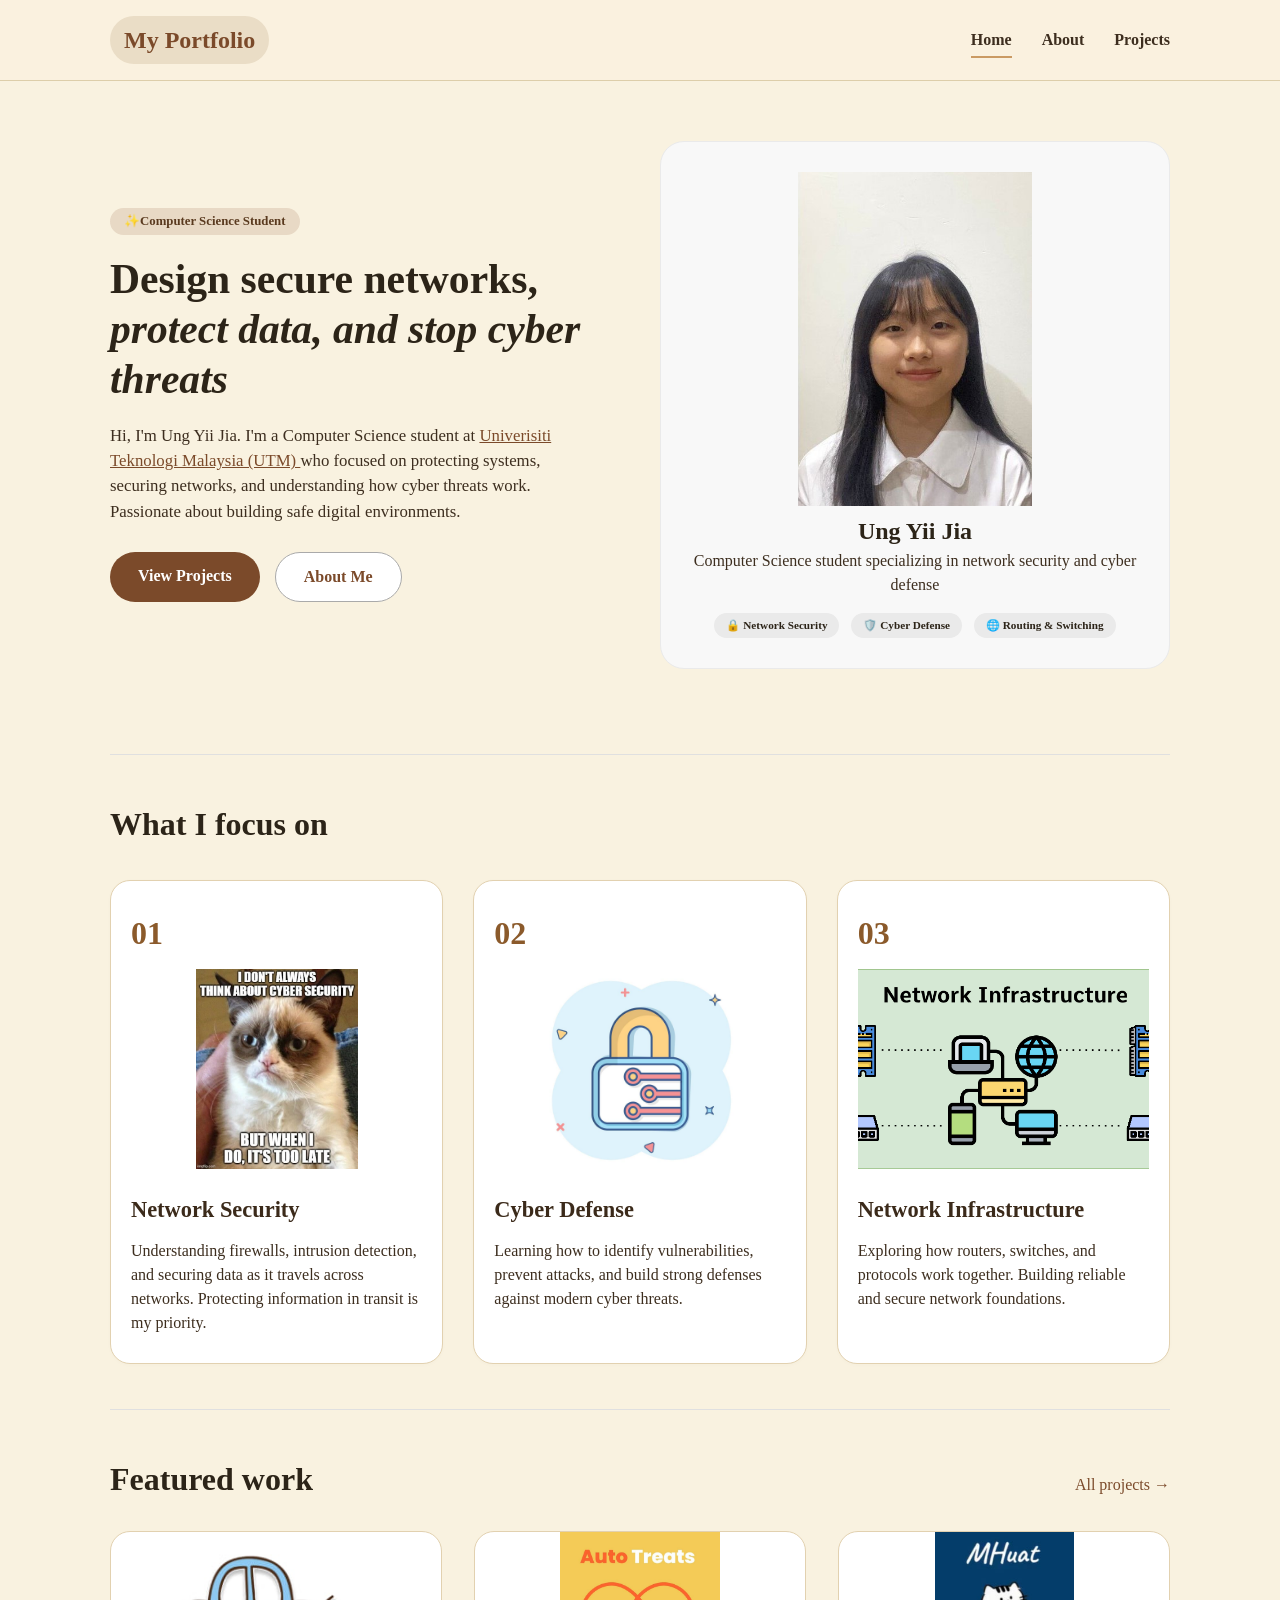
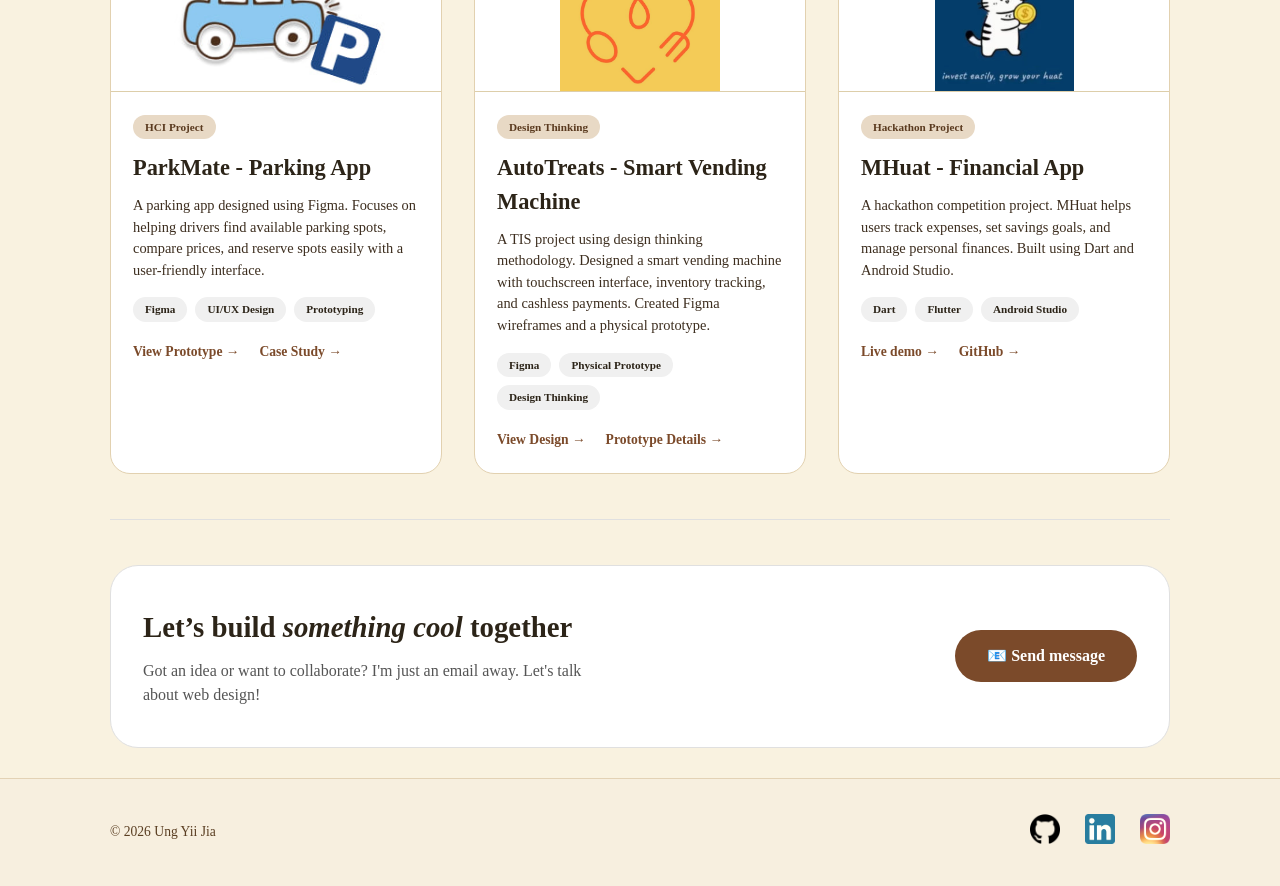
==== commit 6d6b4fd4: "reduce lcp" ====
--- a/index.html
+++ b/index.html
@@ -42,7 +42,7 @@
                 </div>
                 <div class="hero-image-col">
                     <div class="info-card">
-                        <img src="img/profilepic.webp" alt="A profile pic of Yii Jia"/>
+                        <img src="img/profilepic.webp" alt="A profile pic of Yii Jia" fetchpriority="high" loading="eager" width="200" height="200">
                         <h2>Ung Yii Jia</h2>
                          <p>Computer Science student specializing in network security and cyber defense</p>
                         <div class="mini-badges">
--- a/style.css
+++ b/style.css
@@ -77,8 +77,8 @@
 
 .nav-menu a {
     text-decoration: none;
-    color: #333;
-    font-weight: 500;
+    color: #3d2e1f;
+    font-weight: 600;
     padding: 8px 0;
 }
 
@@ -114,7 +114,7 @@
 }
 
 .btn-dark:visited{
-    color: black;
+    color: white;
 }
 
 .btn-outline {
@@ -158,14 +158,14 @@
 }
 
 .badge {
-background-color: #fffaf0;
-color: #ca9a63 ;
+background-color: #e8d9c5;
+color: #5a3a1f ;
 font-size: 0.8rem;
 padding: 4px 14px;
 border-radius: 30px;
 display: inline-block;
 margin-bottom: 20px;
-font-weight: 600;
+font-weight: 700;
 }
 
 .hero-title {
@@ -177,7 +177,7 @@
 
 .hero-description {
 font-size: 1.05rem;
-color: #555;
+color: #3d2e1f;
 margin-bottom: 28px;
 max-width: 90%;
 }
@@ -208,7 +208,7 @@
 }
 
 .info-card p {
-color: #666;
+color: #3d2e1f;
 margin-bottom: 16px;
 }
 
@@ -280,7 +280,7 @@
 .card-number {
 font-size: 2rem;
 font-weight: bold;
-color: #ca9a63 ;
+color: #8b5a2b ;
 display: block;
 margin-bottom: 12px;
 }
@@ -288,10 +288,12 @@
 .skill-card h3 {
 font-size: 1.4rem;
 margin-bottom: 12px;
+color: #3b2a1a;
 }
 
 .skill-card p {
-color: #555;
+color: #3d2e1f;
+font-weight: 500;
 line-height: 1.5;
 }
 
@@ -358,8 +360,8 @@
 }
 
 .project-tag {
-background-color: #fffaf0;
-color: #ca9a63 ;
+background-color: #e8d9c5;
+color: #5a3a1f ;
 font-size: 0.7rem;
 padding: 4px 12px;
 border-radius: 30px;
@@ -374,7 +376,7 @@
 }
 
 .project-description {
-color: #555;
+color: #3d2e1f;
 margin-bottom: 16px;
 font-size: 0.9rem;
 }
@@ -467,7 +469,7 @@
 }
 
 .footer-copyright {
-color: #876d49;
+color: #5a3e22;
 font-size: 0.85rem;
 }
 
@@ -556,7 +558,7 @@
 
 .about-description {
     font-size: 1.05rem;
-    color: #444;
+    color: #2c2418;
     line-height: 1.7;
 }
 
@@ -571,7 +573,7 @@
     border-radius: 24px;
     border-left: 5px solid #ca9a63 ;
     line-height: 1.7;
-    color: #444;
+    color: #2c2418;
 }
 
 /* Education Section - Fixed Contrast */
@@ -644,7 +646,7 @@
 
 .skill-category li {
     padding: 6px 0;
-    color: #555;
+    color: #3d2e1f;
     border-bottom: 1px solid #e0e0e0;
 }
 
@@ -688,7 +690,7 @@
 }
 
 .cert-card p {
-    color: #666;
+    color: #3d2e1f;
     font-size: 0.9rem;
     margin-bottom: 10px;
 }
@@ -755,7 +757,7 @@
 .projects-hero-description {
     max-width: 700px;
     margin: 0 auto;
-    color: #555;
+    color: #3d2e1f;
     font-size: 1.05rem;
 }
 
@@ -795,7 +797,7 @@
 }
 
 .project-full-description {
-    color: #555;
+    color: #3d2e1f;
     margin: 15px 0;
     line-height: 1.6;
 }
@@ -935,7 +937,7 @@
 
 .hometown-card p {
     padding: 0 15px 20px;
-    color: #555;
+    color: #3d2e1f;
     font-size: 0.9rem;
 }
 
@@ -960,7 +962,7 @@
 }
 
 .hobby-text p {
-    color: #444;
+    color: #3d2e1f;
     line-height: 1.6;
 }
 
@@ -1010,7 +1012,7 @@
 
 .contact-form-intro {
 text-align: center;
-color: #666;
+color: #3d2e1f;
 margin-bottom: 30px;
 font-size: 1rem;
 }
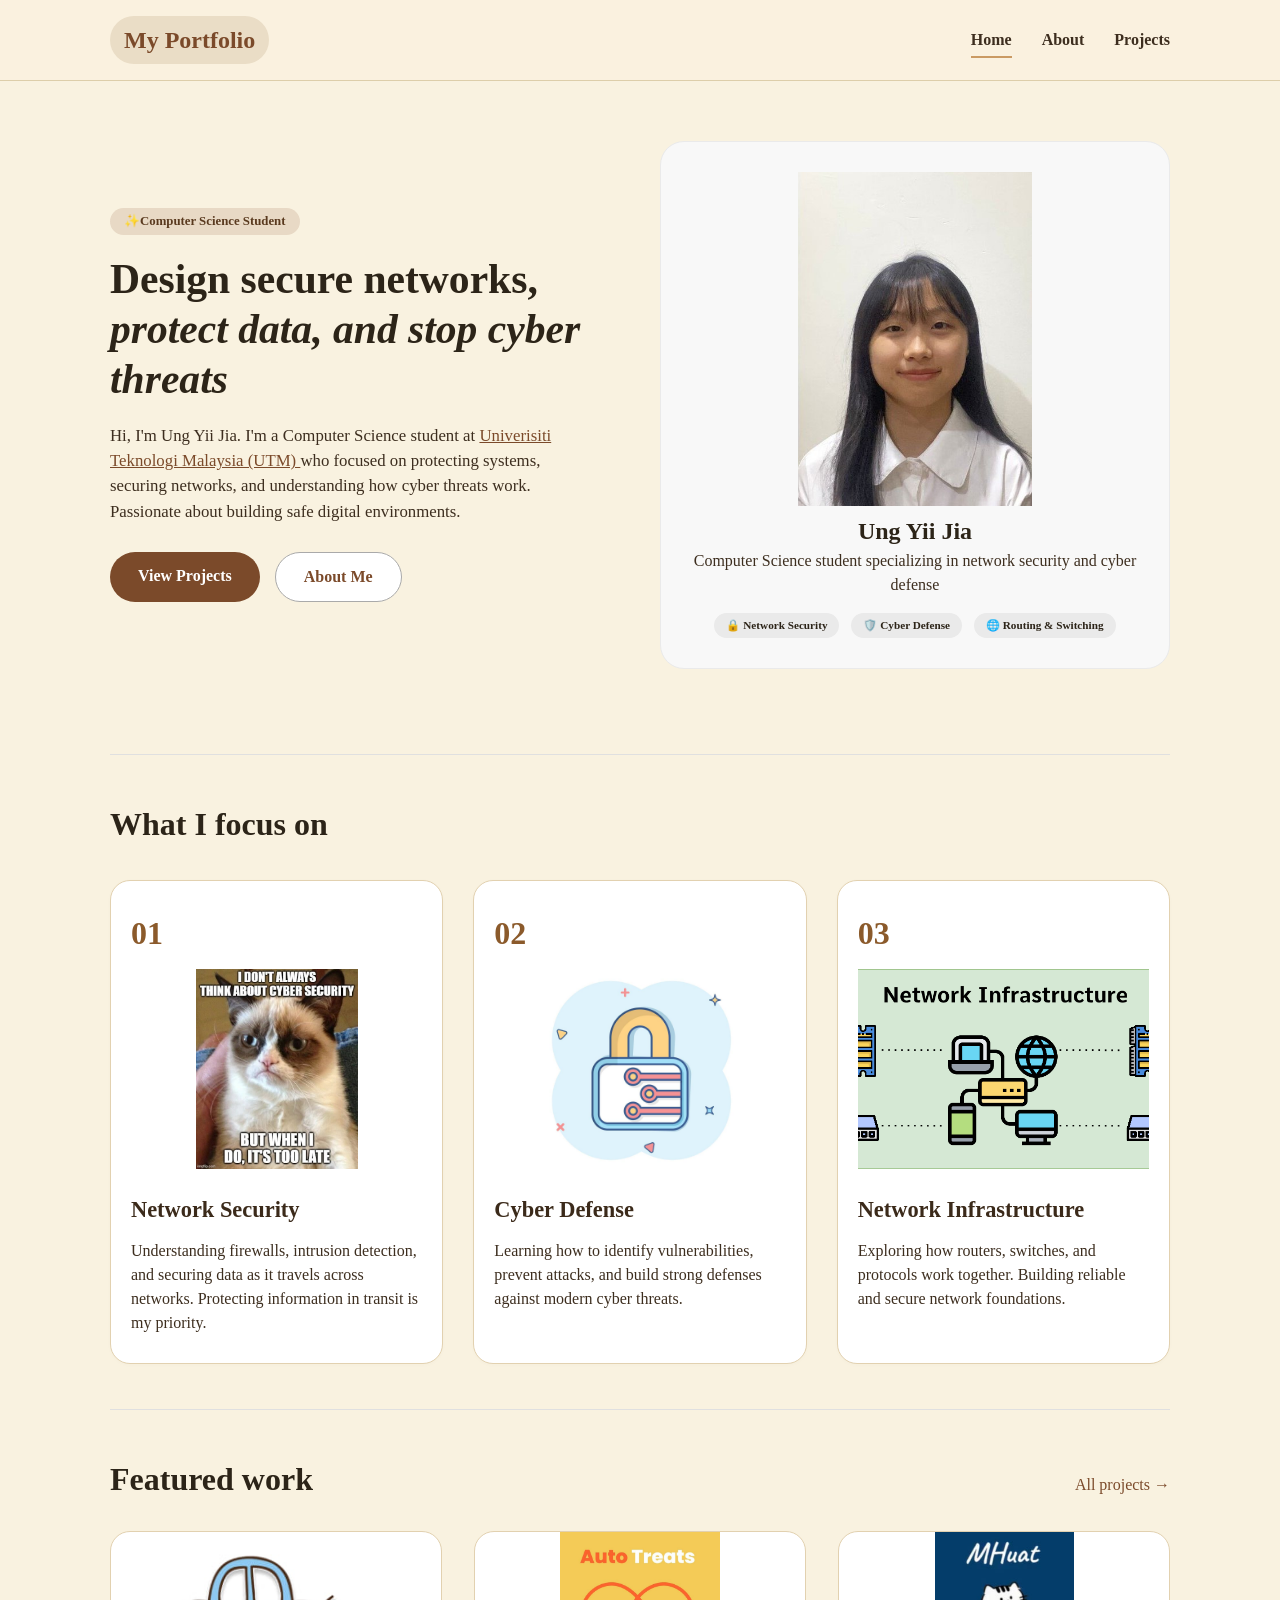
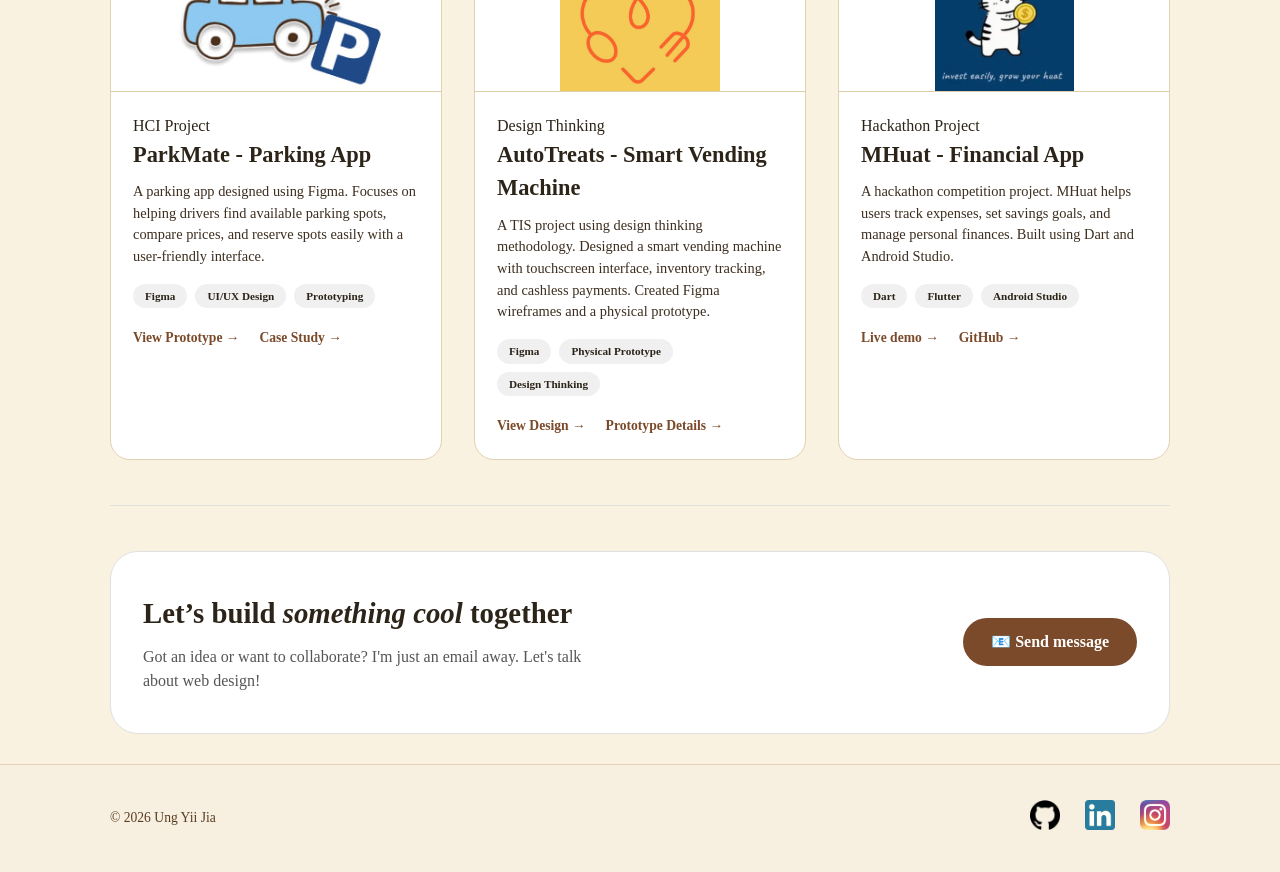
==== commit 099cf167: "remove duplicate code" ====
--- a/index.html
+++ b/index.html
@@ -6,6 +6,8 @@
     <meta name="description" content="Ung Yii Jia - Computer Science student at UTM specializing in network security and cyber defense. Explore my portfolio, projects, and skills.">
     <title>Ung Yii Jia | Portfolio</title>
     <link rel="stylesheet" type="text/css" href="style.css">
+    <link rel="preconnect" href="https://github.com">
+    <link rel="dns-prefetch" href="https://github.com">
     <script src="mainscript.js"></script>
 </head>
 <body>
@@ -56,7 +58,6 @@
 
         <div class="divider"></div>
 
-        <!-- Principles section: three cards using flexbox -->
         <section>
             <h2 class="section-title">What I focus on</h2>
             <div class="cards-container">
@@ -90,7 +91,6 @@
             </div>
 
             <div class="projects-flex">
-                <!-- Project Card 1 -->
                 <div class="project-card">
             <div class="project-img-placeholder img-bg-1"></div>
             <div class="project-info">
@@ -111,8 +111,7 @@
             </div>
         </div>
 
-                <!-- Project Card 2 -->
-                <div class="project-card">
+            <div class="project-card">
             <div class="project-img-placeholder img-bg-2"></div>
             <div class="project-info">
                 <span class="project-tag">Design Thinking</span>
@@ -131,8 +130,7 @@
                 </div>
             </div>
         </div>
-                <!-- Project Card 3 -->
-                <div class="project-card">
+            <div class="project-card">
             <div class="project-img-placeholder img-bg-3"></div>
             <div class="project-info">
                 <span class="project-tag">Hackathon Project</span>
@@ -156,14 +154,13 @@
 
         <div class="divider"></div>
 
-        <!-- Contact Banner: simple flexbox row -->
         <section class="contact-banner">
             <div class="contact-text">
                 <h2>Let’s build <span style="font-style: italic;">something cool</span> together</h2>
                 <p>Got an idea or want to collaborate? I'm just an email away. Let's talk about web design!</p>
             </div>
-            <div class="contact-button">
-                <a href="projects.html#contact">📧 Send message</a>
+            <div>
+                <a href="projects.html#contact" class="btn-dark">📧 Send message</a>
             </div>
         </section>
     </div>
--- a/style.css
+++ b/style.css
@@ -13,10 +13,6 @@
 
 a:link{
     color: #7b4a2a;
-}
-
-a:active{
-    color: pink;
 }
 
 a:visited{
@@ -110,7 +106,8 @@
 }
 
 .btn-dark:hover {
-background-color: #2c2c2c;
+    background-color: #2c2c2c;
+    text-decoration: underline;
 }
 
 .btn-dark:visited{
@@ -118,15 +115,15 @@
 }
 
 .btn-outline {
-background-color: white;
-color: #7b4a2a;
-padding: 12px 28px;
-text-decoration: none;
-border-radius: 50px;
-font-weight: bold;
-border: 1px solid #aaa;
-display: inline-block;
-transition: all 0.2s;
+    background-color: white;
+    color: #7b4a2a;
+    padding: 12px 28px;
+    text-decoration: none;
+    border-radius: 50px;
+    font-weight: bold;
+    border: 1px solid #aaa;
+    display: inline-block;
+    transition: all 0.2s;
 }
 
 .btn-outline:hover {
@@ -134,7 +131,6 @@
 background-color: #f5f5f5;
 }
 
-/* ----- HERO SECTION (two columns with flexbox) ----- */
 .hero-section {
 padding: 60px 0 40px;
 }
@@ -188,7 +184,12 @@
 gap: 15px;
 }
 
-/* simple profile card (no svg, just a colored box) */
+.skill-card:hover, .project-card:hover, .education-card:hover, .cert-card:hover, .project-full-card:hover {
+    transform: translateY(-4px);
+    box-shadow: 0 8px 20px rgba(0,0,0,0.05);
+    border-color: #ddceaa;
+}
+
 .info-card {
 background-color: #f8f8f8;
 border-radius: 24px;
@@ -228,14 +229,13 @@
 font-weight: bold;
 }
 
-/* ----- divider line ----- */
+
 .divider {
 height: 1px;
 background-color: #e0e0e0;
 margin: 45px 0;
 }
 
-/* ----- SKILLS / PRINCIPLES (flex cards) ----- */
 .section-title {
 font-size: 2rem;
 font-weight: 700;
@@ -251,7 +251,7 @@
 
 .skill-card {
 display: flex;
-flex-direction: column; /* Stacks items vertically */
+flex-direction: column; 
 text-align: left;
 flex: 1;
 min-width: 230px;
@@ -263,12 +263,6 @@
 box-shadow: 0 1px 4px rgba(0,0,0,0.02);
 }
 
-.skill-card:hover {
-transform: translateY(-4px);
-box-shadow: 0 8px 20px rgba(0,0,0,0.05);
-border-color: #ddceaa;
-}
-
 .skill-card img {
 align-self: center;
 max-width: 100%;
@@ -297,7 +291,6 @@
 line-height: 1.5;
 }
 
-/* ----- PROJECTS SECTION (flexbox cards, no svg, only simple divs) ----- */
 .projects-header {
 display: flex;
 justify-content: space-between;
@@ -318,20 +311,17 @@
 gap: 32px;
 }
 
-.project-card {
-flex: 1;
-min-width: 260px;
+.project-card{
+    flex: 1;
+    min-width: 260px;
+}
+
+.project-card, .project-full-card {
 background: white;
 border-radius: 20px;
 border: 1px solid #e2d1b0;
 overflow: hidden;
 transition: all 0.2s;
-}
-
-.project-card:hover {
-transform: translateY(-4px);
-box-shadow: 0 8px 20px rgba(0,0,0,0.05);
-border-color: #ddceaa;
 }
 
 .project-img-placeholder {
@@ -359,17 +349,6 @@
 padding: 22px;
 }
 
-.project-tag {
-background-color: #e8d9c5;
-color: #5a3a1f ;
-font-size: 0.7rem;
-padding: 4px 12px;
-border-radius: 30px;
-display: inline-block;
-margin-bottom: 12px;
-font-weight: bold;
-}
-
 .project-info h3 {
 font-size: 1.4rem;
 margin-bottom: 10px;
@@ -436,21 +415,6 @@
 .contact-text p {
 color: #555;
 max-width: 85%;
-}
-
-.contact-button a {
-background-color: #7b4a2a;
-color: white;
-padding: 14px 32px;
-border-radius: 60px;
-text-decoration: none;
-font-weight: bold;
-display: inline-block;
-transition: background 0.2s;
-}
-
-.contact-button a:hover {
-background-color: #2c2c2c;
 }
 
 .main-footer {
@@ -545,7 +509,7 @@
 
 .about-subtitle {
     font-size: 1.2rem;
-    color: #ca9a63 ;
+    color: #8b5a2b ;
     margin-bottom: 20px;
 }
 
@@ -562,7 +526,6 @@
     line-height: 1.7;
 }
 
-/* Bio Section */
 .bio-section {
     margin: 20px 0;
 }
@@ -576,20 +539,15 @@
     color: #2c2418;
 }
 
-/* Education Section - Fixed Contrast */
 .education-card {
     display: flex;
     gap: 30px;
-    background-color: white;
+    background-color: #fffcf2;
     border: 1px solid #e2d1b0;
     border-radius: 24px;
     padding: 28px;
+    color: #2c2418;
     transition: transform 0.2s;
-}
-
-.education-card:hover {
-    transform: translateY(-3px);
-    box-shadow: 0 8px 20px rgba(0,0,0,0.05);
 }
 
 .edu-icon {
@@ -599,28 +557,27 @@
 .edu-details h3 {
     font-size: 1.3rem;
     margin-bottom: 8px;
-    color: #1a1a1a;  /* Dark heading */
+    color: #2c2418;
 }
 
 .edu-institution {
     font-weight: 600;
-    color: #004499;  /* Darker blue for contrast */
+    color: #6b3f1c; 
     margin-bottom: 5px;
 }
 
 .edu-year {
-    color: #ca9a63 ;  /* Fixed: was #888 (low contrast) */
+    color: #8b5a2b ; 
     font-size: 0.9rem;
-    font-weight: 600;  /* Added weight */
+    font-weight: 700; 
     margin-bottom: 12px;
 }
 
 .edu-description {
-    color: #333;  /* Fixed: was #555 */
+    color: #3d2e1f;  
     line-height: 1.6;
 }
 
-/* Skills Grid */
 .skills-grid {
     display: grid;
     grid-template-columns: repeat(auto-fit, minmax(220px, 1fr));
@@ -654,7 +611,6 @@
     border-bottom: none;
 }
 
-/* Certifications */
 .certs-flex {
     display: flex;
     flex-wrap: wrap;
@@ -673,11 +629,6 @@
     transition: transform 0.2s;
 }
 
-.cert-card:hover {
-    transform: translateY(-5px);
-    box-shadow: 0 8px 20px rgba(0,0,0,0.05);
-}
-
 .cert-icon {
     font-size: 2.5rem;
     display: block;
@@ -695,17 +646,6 @@
     margin-bottom: 10px;
 }
 
-.cert-year {
-    display: inline-block;
-    background-color: #fffaf0;
-    padding: 4px 12px;
-    border-radius: 20px;
-    font-size: 0.7rem;
-    font-weight: 600;
-    color: #ca9a63 ;
-}
-
-/* Contact Info Section */
 .contact-info-grid {
     display: flex;
     flex-wrap: wrap;
@@ -742,7 +682,6 @@
     text-decoration: underline;
 }
 
-/* ----- PROJECTS PAGE STYLES ----- */
 .projects-hero {
     text-align: center;
     padding: 40px 0 20px;
@@ -770,16 +709,7 @@
 .project-full-card {
     display: flex;
     flex-wrap: wrap;
-    background-color: white;
     border-radius: 24px;
-    border: 1px solid #e2d1b0;
-    overflow: hidden;
-    transition: transform 0.2s, box-shadow 0.2s;
-}
-
-.project-full-card:hover {
-    transform: translateY(-4px);
-    box-shadow: 0 12px 28px rgba(0,0,0,0.08);
 }
 
 .project-full-img {
@@ -820,7 +750,6 @@
     margin: 5px 0;
 }
 
-/* Tools Section */
 .skills-highlight {
     margin: 30px 0;
 }
@@ -846,7 +775,6 @@
     transform: translateY(-2px);
 }
 
-/* Responsive adjustments */
 @media (max-width: 768px) {
     .about-title {
         font-size: 2rem;
@@ -883,7 +811,7 @@
     text-align: center;
 }
 
-.bio-image img {
+.bio-image img, .hobby-image img {
     width: 100%;
     max-width: 300px;
     border-radius: 20px;
@@ -896,7 +824,6 @@
     margin-top: 10px;
 }
 
-/* ----- HOMETOWN SECTION ----- */
 .hometown-section {
     margin: 30px 0;
 }
@@ -941,7 +868,6 @@
     font-size: 0.9rem;
 }
 
-/* ----- HOBBY SECTION ----- */
 .hobby-section {
     margin: 30px 0;
 }
@@ -983,14 +909,6 @@
     text-align: center;
 }
 
-.hobby-image img {
-    width: 100%;
-    max-width: 280px;
-    border-radius: 20px;
-    box-shadow: 0 8px 20px rgba(0,0,0,0.1);
-}
-
-/* Responsive adjustments */
 @media (max-width: 768px) {
     .bio-flex, .hobby-flex {
         flex-direction: column;
@@ -1095,7 +1013,6 @@
 margin-top: 5px;
 }
 
-/* Responsive adjustments */
 @media (max-width: 768px) {
 .contact-form {
 padding: 25px;
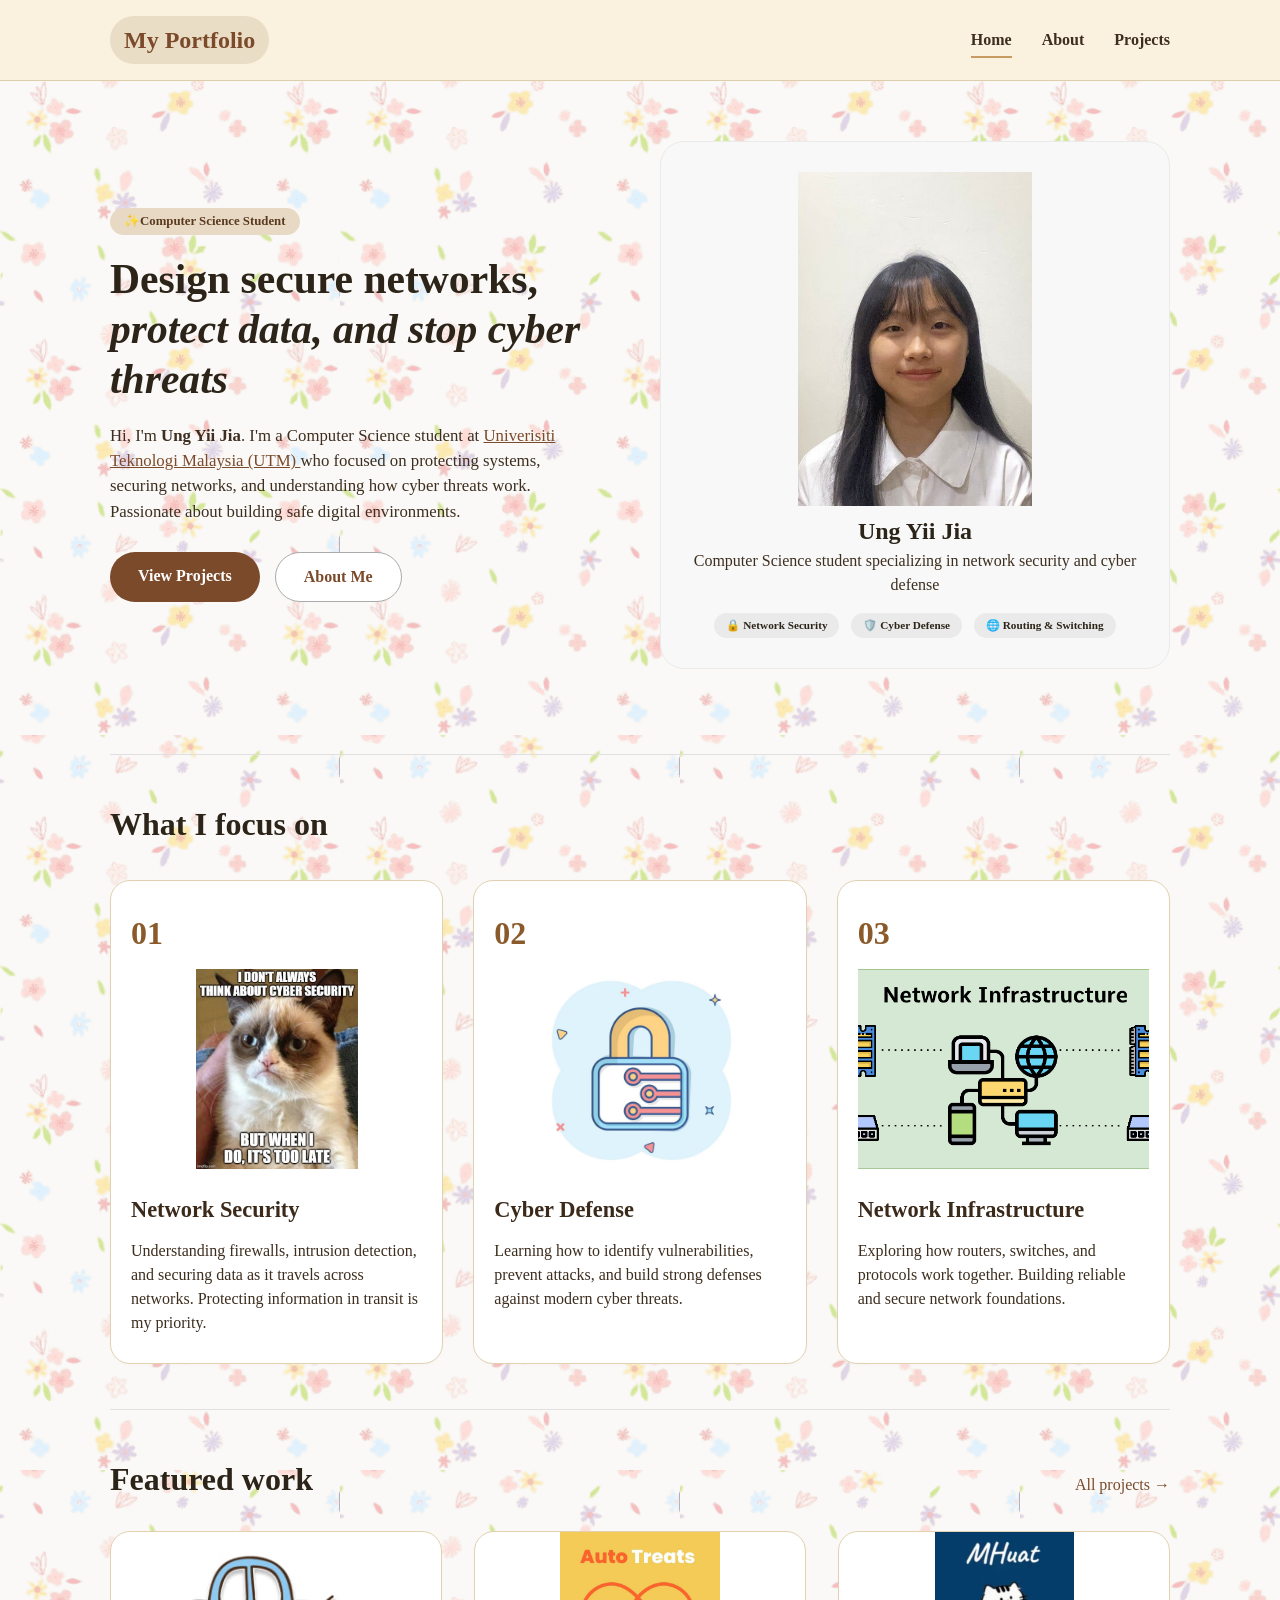
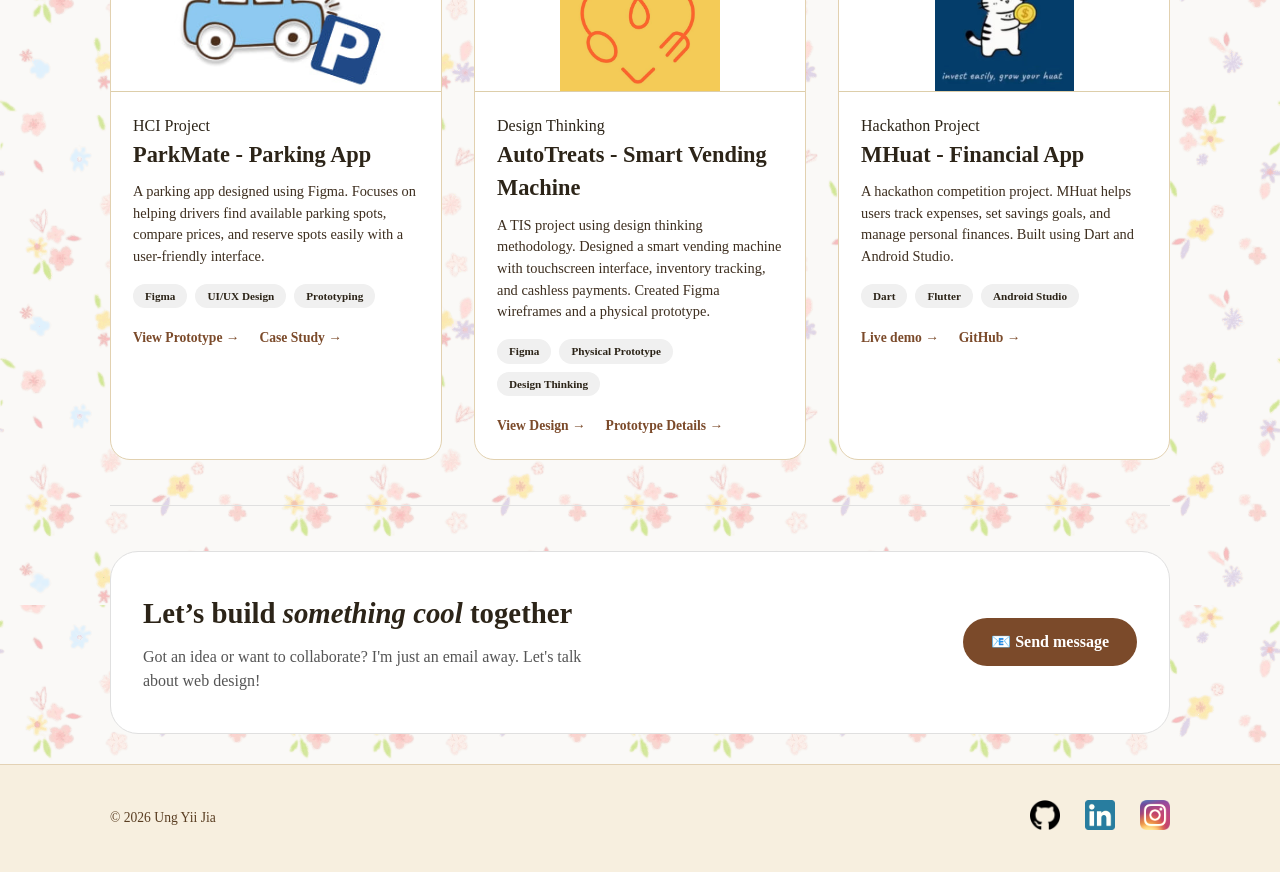
==== commit 78ca7071: "update theme and background" ====
--- a/index.html
+++ b/index.html
@@ -35,7 +35,7 @@
                     <span class="badge">✨Computer Science Student</span>
                    <h1 class="hero-title">Design secure networks, <span style="font-style: italic;">protect data, and stop cyber threats</span></h1>
                     <p class="hero-description">
-                         Hi, I'm Ung Yii Jia. I'm a Computer Science student at <a href="https://www.utm.my" target="_blank">Univerisiti Teknologi Malaysia (UTM) </a> who focused on protecting systems, securing networks, and understanding how cyber threats work. Passionate about building safe digital environments.
+                         Hi, I'm <strong>Ung Yii Jia</strong>. I'm a Computer Science student at <a href="https://www.utm.my" target="_blank">Univerisiti Teknologi Malaysia (UTM) </a> who focused on protecting systems, securing networks, and understanding how cyber threats work. Passionate about building safe digital environments.
                     </p>
                     <div class="button-group">
                         <a href="projects.html" class="btn-dark">View Projects</a>
--- a/style.css
+++ b/style.css
@@ -6,7 +6,8 @@
 
 body {
     font-family: 'Times New Roman', Georgia, garamond;
-    background-color: #f9f2e0;
+    background-color: #faf9f7;
+    background-image: url(img/bg1.webp);
     color: #2c2418; 
     line-height: 1.5;
 }
@@ -542,7 +543,7 @@
 .education-card {
     display: flex;
     gap: 30px;
-    background-color: #fffcf2;
+    background-color: white;
     border: 1px solid #e2d1b0;
     border-radius: 24px;
     padding: 28px;
@@ -585,7 +586,7 @@
 }
 
 .skill-category {
-    background-color: #f8f8f8;
+    background-color: white;
     padding: 20px;
     border-radius: 20px;
     border: 1px solid #e2d1b0;
@@ -762,10 +763,11 @@
 }
 
 .tool-item {
-    background-color: #fffaf0;
+    background-color: white;
     padding: 10px 20px;
     border-radius: 40px;
     font-weight: 500;
+    border: 1px solid #e2d1b0;
     transition: all 0.2s;
 }
 
@@ -877,7 +879,8 @@
     flex-wrap: wrap;
     gap: 40px;
     align-items: center;
-    background-color: #f9f9f9;
+    background-color: white;
+    border: 1px solid #e2d1b0;
     border-radius: 24px;
     padding: 30px;
 }
@@ -938,7 +941,7 @@
 .contact-form {
 max-width: 700px;
 margin: 0 auto;
-background-color: #f9f9f9;
+background-color: white;
 padding: 35px;
 border-radius: 24px;
 border: 1px solid #e2d1b0;
@@ -968,7 +971,7 @@
 font-size: 1rem;
 font-family: inherit;
 transition: border-color 0.2s;
-background-color: #fffaf0;
+background-color: white;
 }
 
 .form-group input:focus,
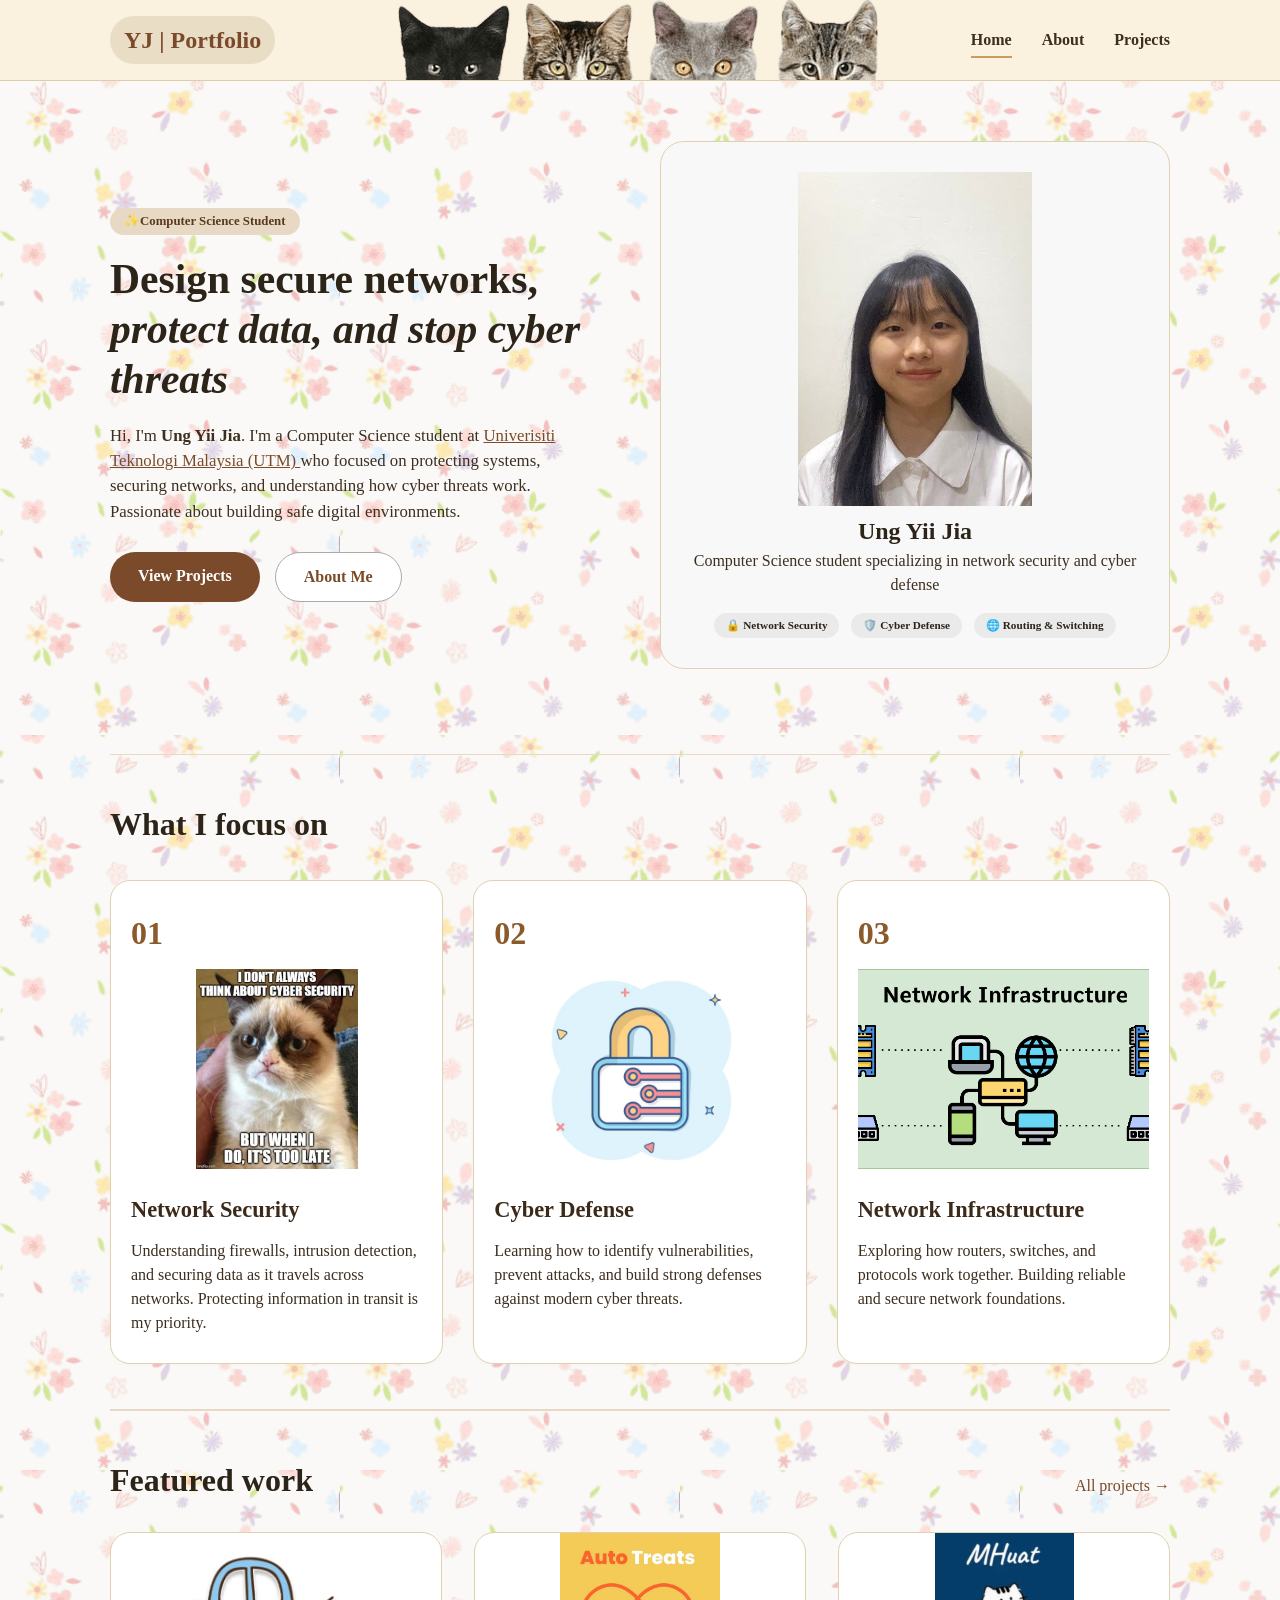
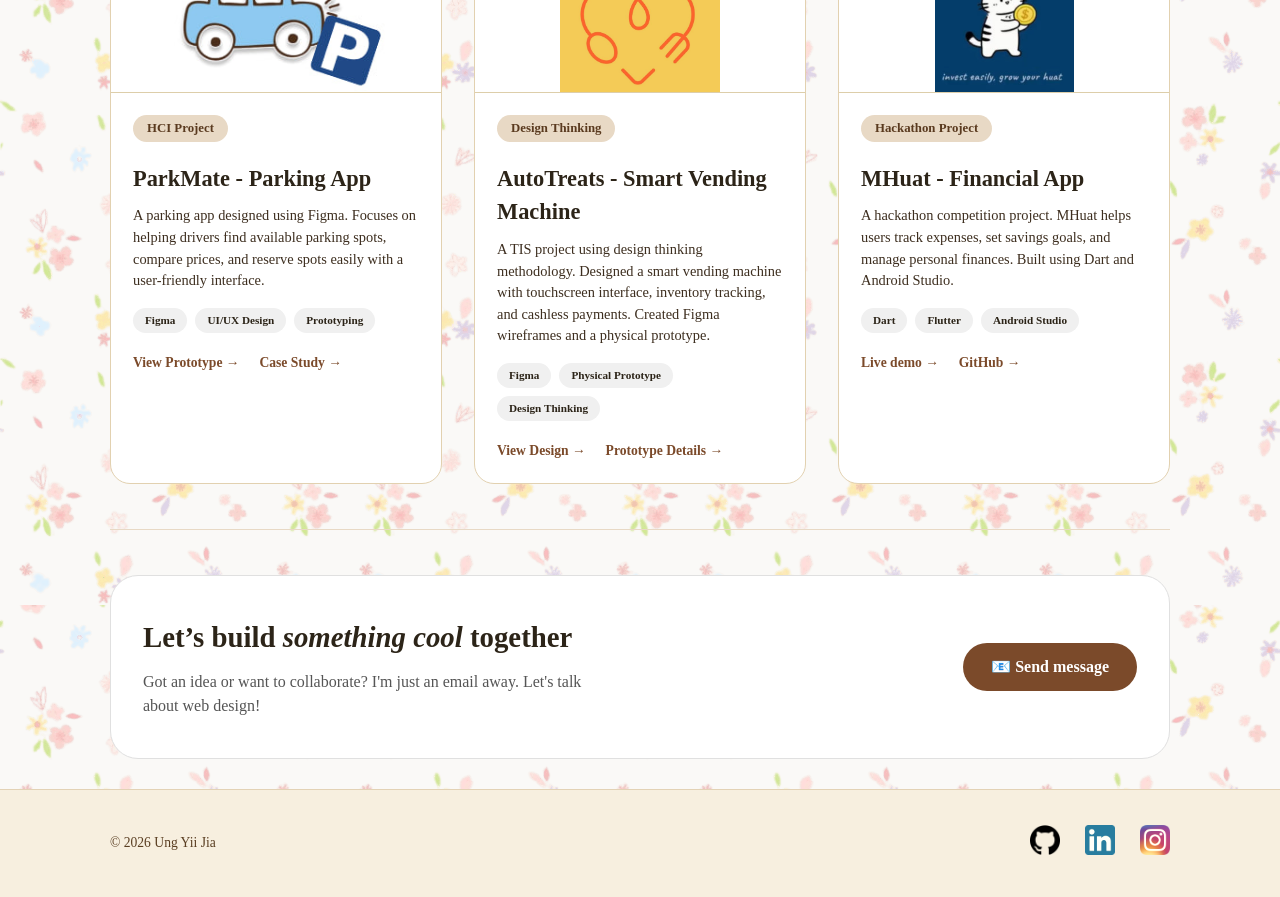
==== commit b56abc01: "update cursor background and pfp" ====
--- a/index.html
+++ b/index.html
@@ -15,7 +15,7 @@
 <header class="main-header">
     <div class="container">
         <div class="header">
-            <a href="index.html" class="logo">My Portfolio</a>
+            <a href="index.html" class="logo">YJ | Portfolio</a>
             <nav class="nav-menu">
                 <ul>
                     <li><a href="index.html" class="active-page">Home</a></li>
@@ -94,7 +94,7 @@
                 <div class="project-card">
             <div class="project-img-placeholder img-bg-1"></div>
             <div class="project-info">
-                <span class="project-tag">HCI Project</span>
+                <span class="badge">HCI Project</span>
                 <h3>ParkMate - Parking App</h3>
                 <p class="project-description">
                     A parking app designed using Figma. Focuses on helping drivers find available parking spots, compare prices, and reserve spots easily with a user-friendly interface.
@@ -105,8 +105,8 @@
                     <span class="tech-item">Prototyping</span>
                 </div>
                 <div class="project-links">
-                    <a href="https://github.com/yj87/ParkMate.-Your-parking-assistant/blob/main/%23Blog%204%20-%20Project%204.md" class="link-live" target="_blank">View Prototype →</a>
-                    <a href="https://github.com/yj87/ParkMate.-Your-parking-assistant/blob/main/%23Blog%201%20-%20Project%201.md" class="link-code" target="_blank">Case Study →</a>
+                    <a href="https://github.com/yj87/ParkMate.-Your-parking-assistant/blob/main/%23Blog%204%20-%20Project%204.md" target="_blank">View Prototype →</a>
+                    <a href="https://github.com/yj87/ParkMate.-Your-parking-assistant/blob/main/%23Blog%201%20-%20Project%201.md" target="_blank">Case Study →</a>
                 </div>
             </div>
         </div>
@@ -114,7 +114,7 @@
             <div class="project-card">
             <div class="project-img-placeholder img-bg-2"></div>
             <div class="project-info">
-                <span class="project-tag">Design Thinking</span>
+                <span class="badge">Design Thinking</span>
                 <h3>AutoTreats - Smart Vending Machine</h3>
                 <p class="project-description">
                     A TIS project using design thinking methodology. Designed a smart vending machine with touchscreen interface, inventory tracking, and cashless payments. Created Figma wireframes and a physical prototype.
@@ -125,15 +125,15 @@
                     <span class="tech-item">Design Thinking</span>
                 </div>
                 <div class="project-links">
-                    <a href="https://www.youtube.com/watch?v=o5_TkCLD2qg" class="link-live" target="_blank">View Design →</a>
-                    <a href="https://github.com/yj87/SECP1513/blob/main/Design%20Thinking%20Project/Report%20final.pdf" class="link-code" target="_blank">Prototype Details →</a>
+                    <a href="https://www.youtube.com/watch?v=o5_TkCLD2qg" target="_blank">View Design →</a>
+                    <a href="https://github.com/yj87/SECP1513/blob/main/Design%20Thinking%20Project/Report%20final.pdf" target="_blank">Prototype Details →</a>
                 </div>
             </div>
         </div>
             <div class="project-card">
             <div class="project-img-placeholder img-bg-3"></div>
             <div class="project-info">
-                <span class="project-tag">Hackathon Project</span>
+                <span class="badge">Hackathon Project</span>
                 <h3>MHuat - Financial App</h3>
                 <p class="project-description">
                     A hackathon competition project. MHuat helps users track expenses, set savings goals, and manage personal finances. Built using Dart and Android Studio.
@@ -144,8 +144,8 @@
                     <span class="tech-item">Android Studio</span>
                 </div>
                 <div class="project-links">
-                    <a href="https://youtu.be/gl0-zK9--DM" class="link-live" target="_blank">Live demo →</a>
-                    <a href="https://github.com/yj87/borneo_hackwknd" class="link-code" target="_blank">GitHub →</a>
+                    <a href="https://youtu.be/gl0-zK9--DM" target="_blank">Live demo →</a>
+                    <a href="https://github.com/yj87/borneo_hackwknd" target="_blank">GitHub →</a>
                 </div>
             </div>
         </div>
--- a/style.css
+++ b/style.css
@@ -10,14 +10,15 @@
     background-image: url(img/bg1.webp);
     color: #2c2418; 
     line-height: 1.5;
-}
-
-a:link{
+    cursor: url(img/default.webp) 0 0, auto;
+}
+
+a, button, .btn-dark, .btn-outline, .nav-menu a, .project-links a, input[type="submit"], .btn-submit {
+    cursor: url("img/pointer.webp") 0 0, pointer;
+}
+
+a:link, a:visited{
     color: #7b4a2a;
-}
-
-a:visited{
-    color: black;
 }
 
 a:hover {
@@ -39,6 +40,10 @@
 
 .main-header {
     background-color: #faf1df;
+    background-image: url(img/headercat2.webp);
+    background-position-x: center;
+    background-position-y: -14px;
+    background-repeat: no-repeat;
     border-bottom: 1px solid #ddceaa;
     padding: 16px 0;
     position: sticky;
@@ -53,7 +58,7 @@
     align-items: center;
     flex-wrap: wrap;
     gap: 15px;
-    background-color: #faf1df;
+    background-color: transparent;
 }
 
 .logo {
@@ -98,8 +103,7 @@
     font-weight: bold;
     display: inline-block;
     transition: background 0.2s;
-    border: none;
-    cursor: pointer;        
+    border: none;       
 }
 
 .btn-dark:link {
@@ -185,7 +189,7 @@
 gap: 15px;
 }
 
-.skill-card:hover, .project-card:hover, .education-card:hover, .cert-card:hover, .project-full-card:hover {
+.skill-card:hover, .project-card:hover, .education-card:hover, .cert-card:hover, .project-full-card:hover, .skill-category:hover {
     transform: translateY(-4px);
     box-shadow: 0 8px 20px rgba(0,0,0,0.05);
     border-color: #ddceaa;
@@ -197,6 +201,7 @@
 padding: 30px 20px;
 border: 1px solid #eaeaea;
 text-align: center;
+border: 1px solid #e2d1b0;
 }
 
 .emoji-avatar {
@@ -232,8 +237,8 @@
 
 
 .divider {
-height: 1px;
-background-color: #e0e0e0;
+height: 1.5px;
+background-color: #e8d9c5;
 margin: 45px 0;
 }
 
@@ -387,14 +392,6 @@
 font-size: 0.85rem;
 }
 
-.link-live {
-color: #ca9a63 ;
-}
-
-.link-code {
-color: #444;
-}
-
 .contact-banner {
 background-color: white;
 border-radius: 28px;
@@ -535,7 +532,10 @@
     background-color: #f9f9f9;
     padding: 30px;
     border-radius: 24px;
-    border-left: 5px solid #ca9a63 ;
+    border-left: 5px solid #ca9a63;
+    border-right: 1px solid #e2d1b0;
+    border-bottom: 1px solid #e2d1b0;
+    border-top: 1px solid #e2d1b0;
     line-height: 1.7;
     color: #2c2418;
 }
@@ -590,6 +590,7 @@
     padding: 20px;
     border-radius: 20px;
     border: 1px solid #e2d1b0;
+    transition: transform 0.2s;
 }
 
 .skill-category h3 {
@@ -997,7 +998,6 @@
 border-radius: 50px;
 font-size: 1rem;
 font-weight: 600;
-cursor: pointer;
 transition: background-color 0.2s;
 width: 100%;
 }
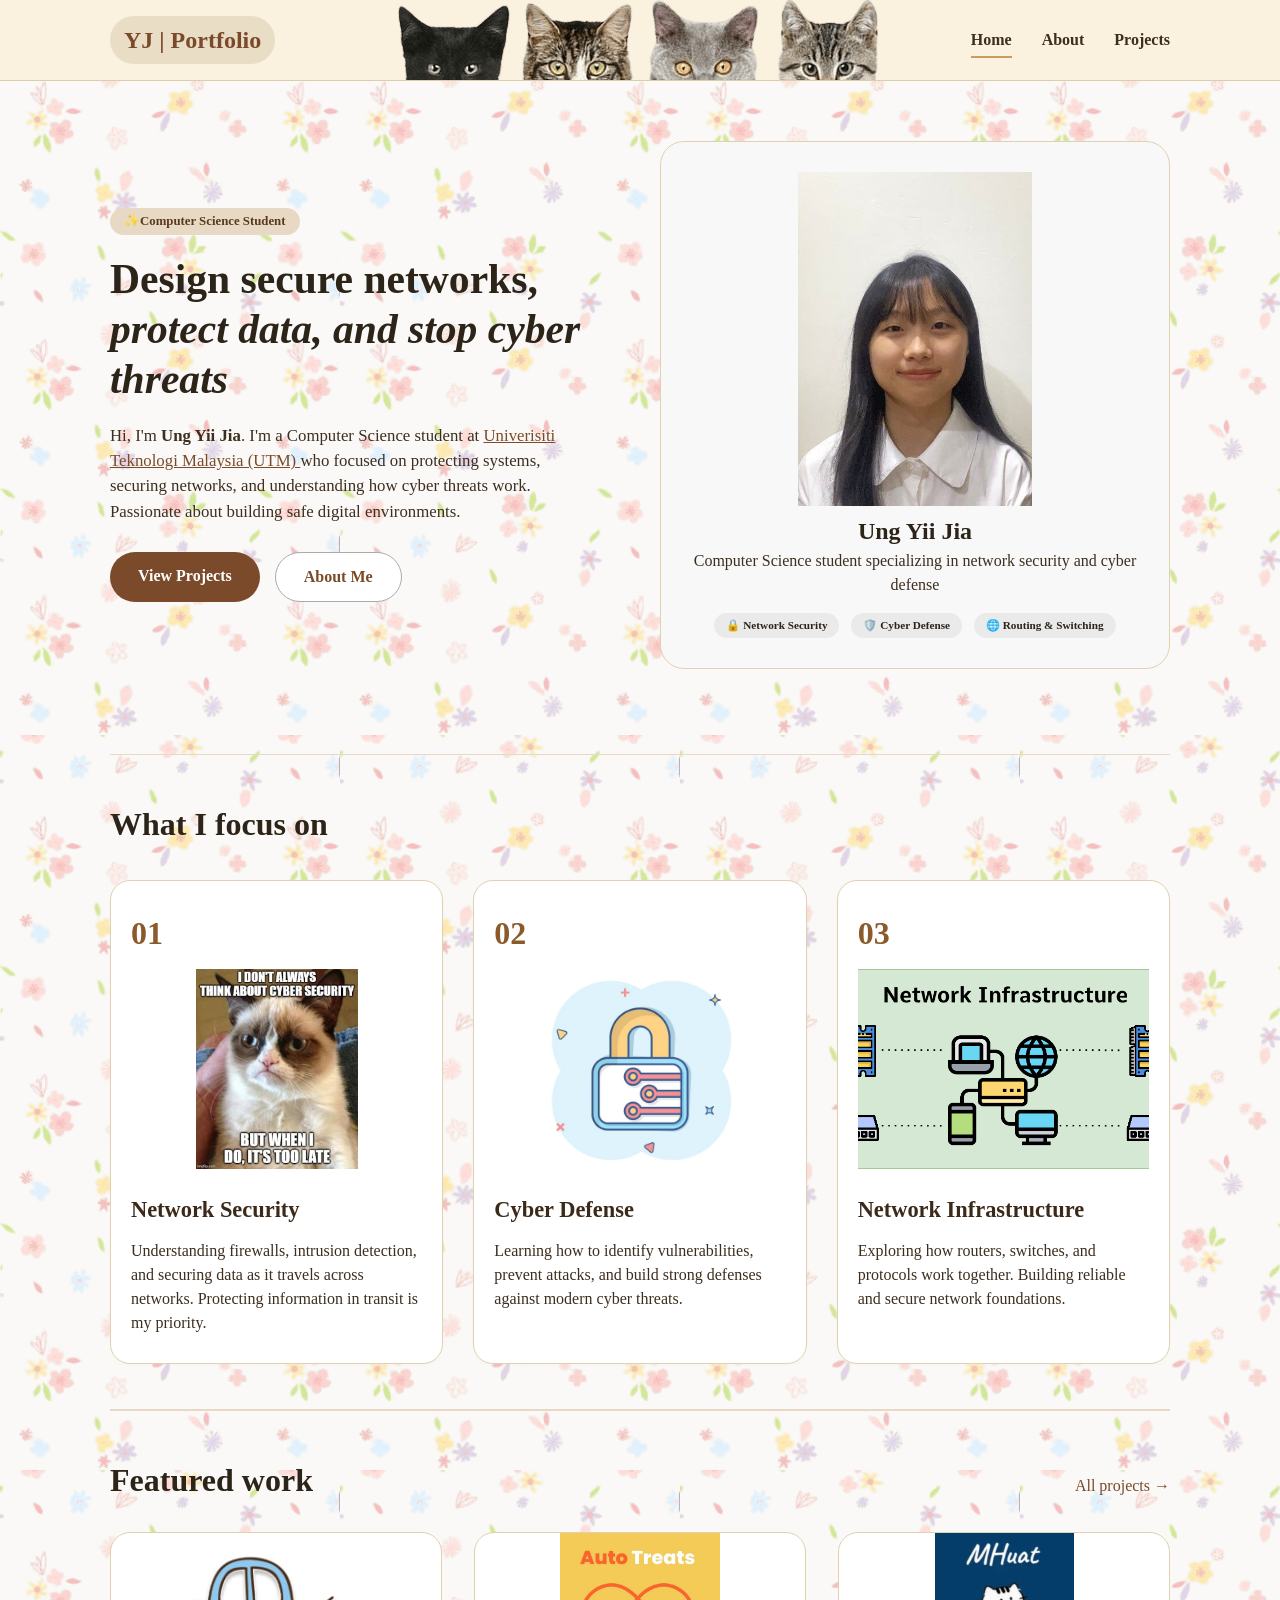
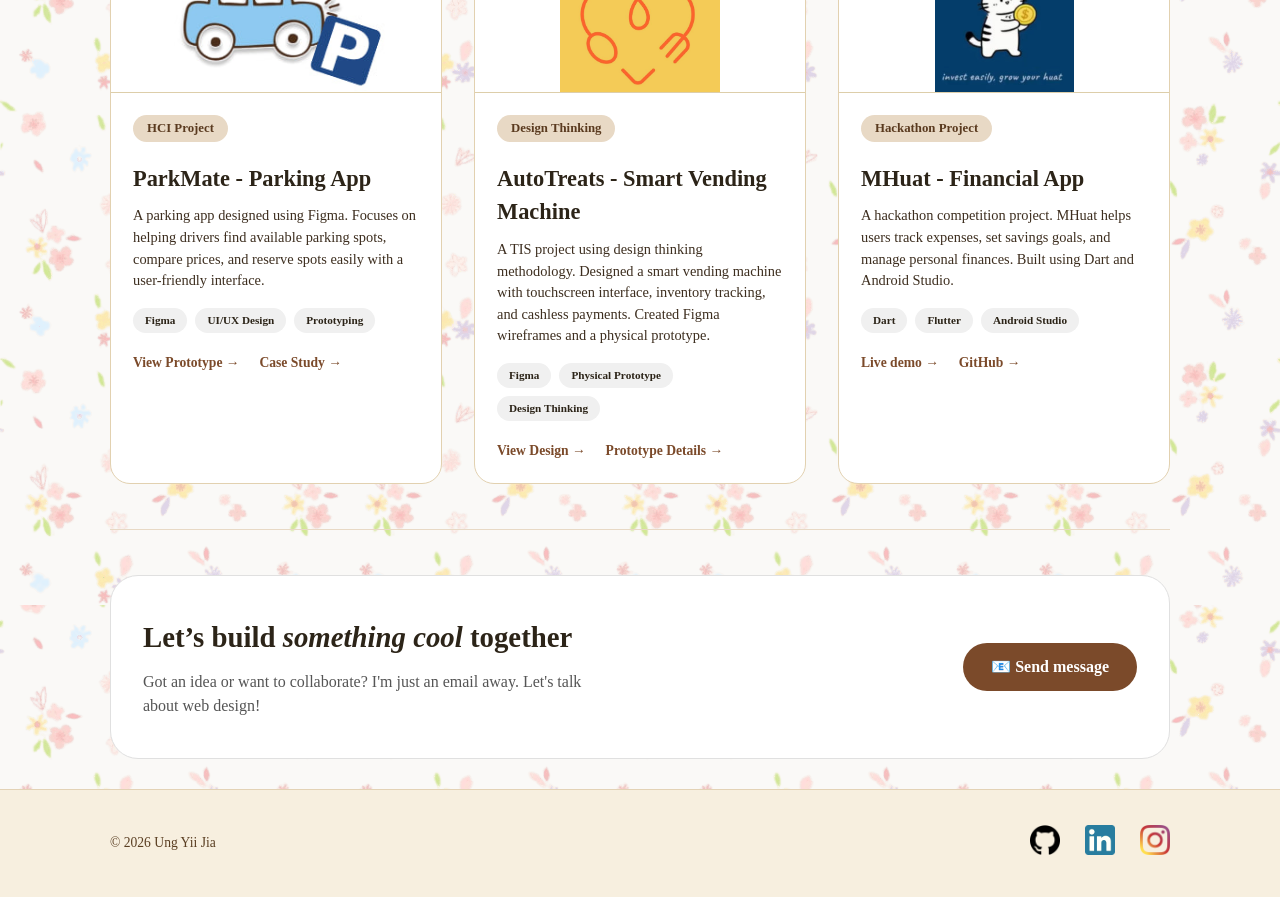
==== commit 132e9b13: "change ins icon to reduce size" ====
--- a/index.html
+++ b/index.html
@@ -175,7 +175,7 @@
             <div class="social-links">
                 <a href="https://github.com/yj87" target="_blank"  aria-label="Visit my GitHub profile"><img src="img/25231.webp" alt="GitHub profile"/></a>
                 <a href="https://www.linkedin.com/in/yii-jia-ung-38ab71334/" target="_blank" aria-label="Visit my LinkedIn profile"><img src="img/LinkedIn_icon.svg.webp" alt="LinkedIn profile"/></a>
-                <a href="https://www.instagram.com/einnim87/" target="_blank"  aria-label="Visit my Instagram profile"><img src="img/Instagram_icon.png.webp" alt="Instagram Profile"/></a>
+                <a href="https://www.instagram.com/einnim87/" target="_blank"  aria-label="Visit my Instagram profile"><img src="img/ins.webp" alt="Instagram Profile"/></a>
             </div>
         </div>
     </div>
